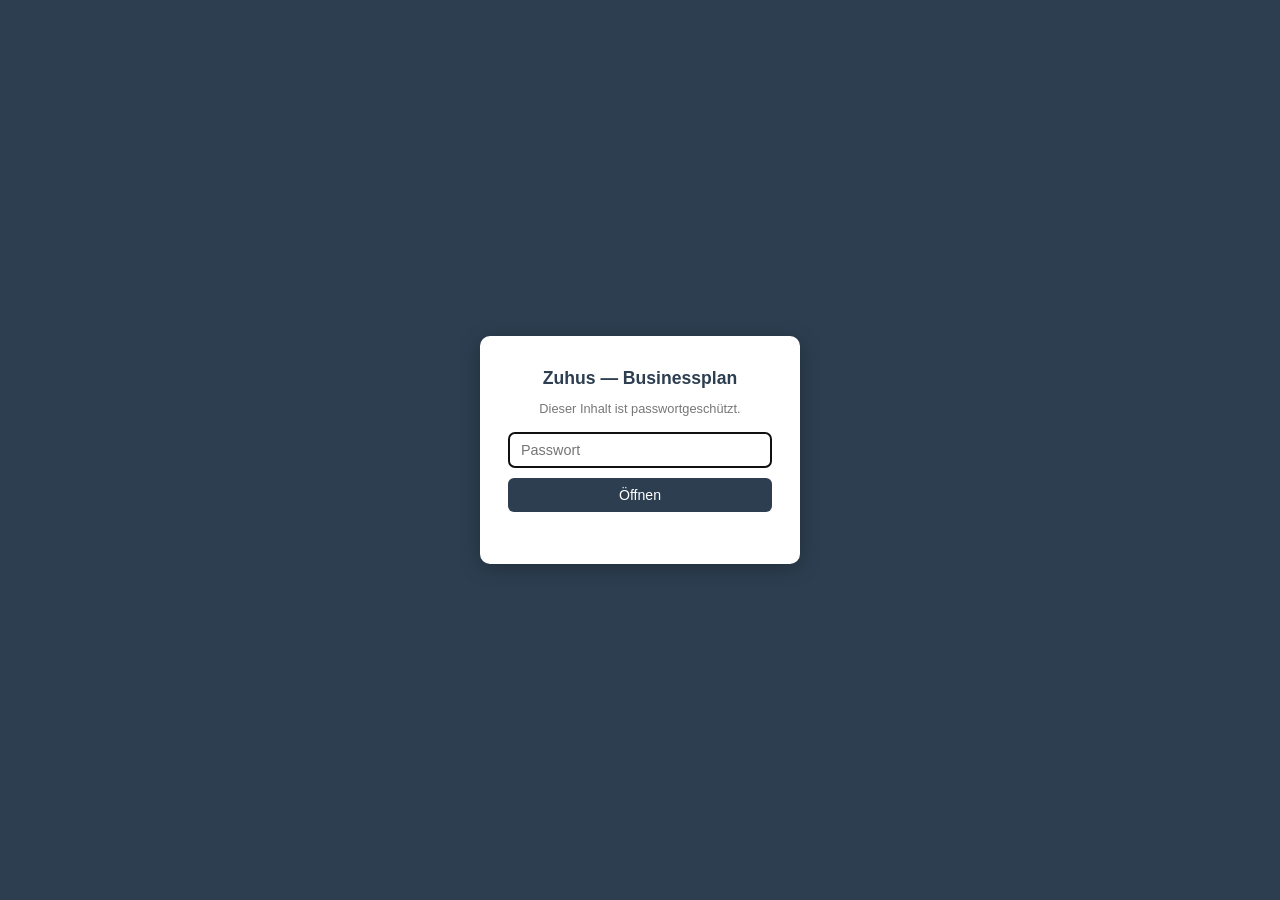
==== docs/index.html @ 9dfada16 "Zuhus Businessplan v1 - GitHub Pages deploy" ====
<!DOCTYPE html>
<html lang="de">
<head>
  <meta charset="UTF-8">
  <meta name="viewport" content="width=device-width, initial-scale=1.0">
  <title>Businessplan — Zuhus</title>
  <style>
    * { box-sizing: border-box; margin: 0; padding: 0; }
    body {
      font-family: -apple-system, BlinkMacSystemFont, "Segoe UI", sans-serif;
      background: #f4f4f2;
      color: #222;
      padding: 40px 24px;
    }
    .container { max-width: 1200px; margin: 0 auto; }

    h1 { font-size: 1.6rem; margin-bottom: 4px; }
    .meta { color: #777; font-size: 0.83rem; margin-bottom: 8px; }
    .tag { display: inline-block; background: #2c3e50; color: white; font-size: 0.72rem; padding: 2px 8px; border-radius: 3px; margin-right: 4px; }

    /* KPI Row */
    .kpis { display: flex; gap: 16px; margin: 28px 0; flex-wrap: wrap; }
    .kpi { background: white; border-radius: 8px; padding: 18px 24px; flex: 1; min-width: 180px; box-shadow: 0 1px 4px rgba(0,0,0,0.08); }
    .kpi .val { font-size: 1.5rem; font-weight: 700; color: #2c3e50; }
    .kpi .lbl { font-size: 0.8rem; color: #888; margin-top: 2px; }

    /* Nav */
    .toc { display: flex; flex-wrap: wrap; gap: 8px; margin: 24px 0 8px; }
    .toc a {
      font-size: 0.78rem; color: #2c3e50; background: white; padding: 6px 12px;
      border-radius: 14px; text-decoration: none; box-shadow: 0 1px 3px rgba(0,0,0,0.08);
    }
    .toc a:hover { background: #2c3e50; color: white; }

    h2 { font-size: 1.1rem; color: #2c3e50; margin: 40px 0 6px; border-bottom: 2px solid #2c3e50; padding-bottom: 6px; }
    .section-sub { font-size: 0.8rem; color: #888; margin-bottom: 16px; }
    h3 { font-size: 0.92rem; color: #2c3e50; margin-bottom: 8px; }

    p.body-text { font-size: 0.87rem; line-height: 1.6; margin-bottom: 10px; }

    /* Cards / grids */
    .grid-2 { display: grid; grid-template-columns: 1fr 1fr; gap: 16px; margin-bottom: 16px; }
    .grid-3 { display: grid; grid-template-columns: repeat(3, 1fr); gap: 16px; margin-bottom: 16px; }
    .card {
      background: white; border-radius: 8px; padding: 18px 20px;
      box-shadow: 0 1px 4px rgba(0,0,0,0.08);
    }
    .card ul { padding-left: 18px; font-size: 0.83rem; line-height: 1.55; }
    .card ol { padding-left: 18px; font-size: 0.83rem; line-height: 1.55; }

    .swot-s { border-left: 4px solid #2e7d32; }
    .swot-w { border-left: 4px solid #c62828; }
    .swot-o { border-left: 4px solid #1565c0; }
    .swot-t { border-left: 4px solid #ef6c00; }
    .swot-s h3 { color: #2e7d32; }
    .swot-w h3 { color: #c62828; }
    .swot-o h3 { color: #1565c0; }
    .swot-t h3 { color: #ef6c00; }

    .quote {
      font-style: italic; color: #555; border-left: 3px solid #2c3e50;
      padding: 4px 12px; margin: 10px 0; font-size: 0.83rem; background: #fafaf8;
    }
    .persona-label { font-size: 0.7rem; text-transform: uppercase; letter-spacing: 0.04em; color: #999; margin-top: 12px; margin-bottom: 2px; font-weight: 600; }
    .persona-text { font-size: 0.83rem; line-height: 1.5; }

    /* Tables */
    .tbl-wrap { overflow-x: auto; margin-bottom: 16px; }
    table { width: 100%; border-collapse: collapse; background: white; border-radius: 8px; overflow: hidden; box-shadow: 0 1px 4px rgba(0,0,0,0.08); font-size: 0.84rem; }
    th { background: #2c3e50; color: white; text-align: left; padding: 10px 12px; font-size: 0.78rem; font-weight: 600; }
    td { padding: 9px 12px; border-bottom: 1px solid #f0f0f0; vertical-align: top; }
    tr:last-child td { border-bottom: none; }
    tr:hover td { background: #fafaf8; }
    td.total-row, tr.total-row td { font-weight: 700; background: #f0f4f7; }

    .pros-cons { display: flex; gap: 20px; flex-wrap: wrap; font-size: 0.83rem; margin-bottom: 16px; }
    .pros-cons .pc { flex: 1; min-width: 260px; background: white; border-radius: 8px; padding: 14px 18px; box-shadow: 0 1px 4px rgba(0,0,0,0.08); }
    .pros-cons .pc.plus { border-left: 4px solid #2e7d32; }
    .pros-cons .pc.minus { border-left: 4px solid #c62828; }

    .callout {
      background: #2c3e50; color: white; border-radius: 8px; padding: 18px 22px;
      font-size: 0.9rem; line-height: 1.6; margin: 16px 0;
    }
    .callout strong { display: block; font-size: 0.72rem; text-transform: uppercase; letter-spacing: 0.05em; color: #a9c2d6; margin-bottom: 6px; }

    /* Value prop */
    .vp-transform { display: flex; gap: 16px; flex-wrap: wrap; margin-bottom: 16px; }
    .vp-transform .vp-box { flex: 1; min-width: 260px; border-radius: 8px; padding: 16px 20px; font-size: 0.83rem; line-height: 1.55; }
    .vp-transform .before { background: #fdecea; border-left: 4px solid #c62828; }
    .vp-transform .after { background: #e8f5e9; border-left: 4px solid #2e7d32; }
    .vp-transform .lbl { font-size: 0.7rem; text-transform: uppercase; letter-spacing: 0.05em; font-weight: 700; margin-bottom: 6px; display: block; }
    .before .lbl { color: #c62828; }
    .after .lbl { color: #2e7d32; }

    .taglines { display: flex; flex-wrap: wrap; gap: 8px; margin-bottom: 16px; }
    .tagline { display: inline-block; background: #eef1f3; color: #444; padding: 6px 14px; border-radius: 14px; font-size: 0.83rem; }
    .tagline.selected { background: #2c3e50; color: white; font-weight: 600; }
    .tagline.selected::before { content: "✓ "; }

    .hero-mock {
      background: white; border-radius: 10px; padding: 40px 30px; text-align: center;
      box-shadow: 0 1px 4px rgba(0,0,0,0.08); margin-bottom: 16px;
    }
    .hero-mock h3 { font-size: 1.5rem; color: #2c3e50; margin-bottom: 10px; }
    .hero-mock p { font-size: 0.95rem; color: #555; max-width: 560px; margin: 0 auto 18px; line-height: 1.5; }
    .hero-mock .cta { display: inline-block; background: #2c3e50; color: white; padding: 9px 22px; border-radius: 20px; font-size: 0.85rem; margin: 0 5px; }
    .hero-mock .cta.secondary { background: transparent; color: #2c3e50; border: 1px solid #2c3e50; }

    /* GTM phases */
    .phase { background: white; border-radius: 8px; padding: 16px 20px; margin-bottom: 12px; box-shadow: 0 1px 4px rgba(0,0,0,0.08); border-left: 4px solid #2c3e50; }
    .phase-title { font-weight: 700; color: #2c3e50; font-size: 0.92rem; }
    .phase-time { font-size: 0.75rem; color: #888; margin-bottom: 8px; }

    @media (max-width: 800px) {
      .grid-2, .grid-3 { grid-template-columns: 1fr; }
      .kpi { min-width: 140px; }
    }

    /* Password gate */
    #gate {
      position: fixed; inset: 0; background: #2c3e50; color: white;
      display: flex; align-items: center; justify-content: center; z-index: 999; padding: 24px;
    }
    #gate .box { background: white; color: #222; border-radius: 10px; padding: 32px 28px; max-width: 320px; width: 100%; text-align: center; box-shadow: 0 4px 20px rgba(0,0,0,0.25); }
    #gate h2 { border: none; margin: 0 0 6px; font-size: 1.1rem; color: #2c3e50; }
    #gate p { font-size: 0.8rem; color: #777; margin-bottom: 16px; }
    #gate input { width: 100%; padding: 9px 12px; border: 1px solid #ddd; border-radius: 6px; font-size: 0.9rem; margin-bottom: 10px; }
    #gate button { width: 100%; padding: 9px 12px; background: #2c3e50; color: white; border: none; border-radius: 6px; font-size: 0.88rem; cursor: pointer; }
    #gate .err { color: #c62828; font-size: 0.78rem; margin-top: 8px; min-height: 1em; }
    #appContent { display: none; }
  </style>
</head>
<body>
<div id="gate">
  <div class="box">
    <h2>Zuhus — Businessplan</h2>
    <p>Dieser Inhalt ist passwortgeschützt.</p>
    <input type="password" id="gatePw" placeholder="Passwort" autofocus>
    <button onclick="checkGatePw()">Öffnen</button>
    <div class="err" id="gateErr"></div>
  </div>
</div>
<div id="appContent">
<div class="container">

  <h1>Businessplan — Zuhus</h1>
  <div class="meta">
    Projekt: GenoDigit &nbsp;·&nbsp; Erarbeitet: AC &nbsp;·&nbsp; Stand: August 2026 &nbsp;·&nbsp; Version 1
    <br><span class="tag">intern</span><span class="tag">GenoDigit</span><span class="tag">Zuhus</span>
  </div>

  <div class="kpis">
    <div class="kpi"><div class="val">Kanton ZH</div><div class="lbl">Zielmarkt (142 Genossenschaften)</div></div>
    <div class="kpi"><div class="val">Validierung / MVP</div><div class="lbl">Strategisches Ziel Jahr 1</div></div>
    <div class="kpi"><div class="val">~12 Mte.</div><div class="lbl">Ziel Break-Even</div></div>
    <div class="kpi"><div class="val">Modular</div><div class="lbl">Pricing pro Wohneinheit</div></div>
  </div>

  <div class="toc">
    <a href="#swot">1. SWOT</a>
    <a href="#competitor">2. Competitor Comparison</a>
    <a href="#persona">3. Customer Persona</a>
    <a href="#valueprop">4. Value Proposition</a>
    <a href="#gtm">5. Go-to-Market Launch</a>
    <a href="#pricing">6. Pricing Options</a>
    <a href="#plan">7. 30-60-90 Day Plan</a>
    <a href="#budget">8. Budget &amp; Break-Even</a>
    <a href="#risks">9. Risks &amp; Mitigations</a>
  </div>

  <!-- ════════════════════════════════ -->
  <!-- 1. SWOT -->
  <!-- ════════════════════════════════ -->
  <h2 id="swot">1. SWOT Analysis</h2>
  <p class="section-sub">AI-Agenten-Plattform für Wohnbaugenossenschaften</p>

  <p class="body-text">
    <strong>Overview:</strong> Ein modularer, zentraler AI-Chat, der für Verwaltung UND Mieter:innen einer Wohnbaugenossenschaft sämtliche Kernprozesse koordiniert (Mängelmeldungen, Reservationen, Mieterkommunikation, administrative Anfragen). Basis-Agent gratis/günstig, Zusatzmodule (Energieverwaltung, Abstimmungen, Buchhaltung) kostenpflichtig zubuchbar.
    <br><strong>Strategisches Ziel:</strong> Technische und marktseitige Validierung der Idee (Proof-of-Concept), noch kein fixes Kundenziel.
  </p>

  <div class="grid-2">
    <div class="card swot-s">
      <h3>Strengths</h3>
      <ol>
        <li>Technische Kompetenz im Aufbau von AI-Agenten-Systemen bereits nachgewiesen (eigene Prototypen)</li>
        <li>Modulares Modell erlaubt Kunden einen niedrigschwelligen Einstieg</li>
        <li>Ein Tool für zwei Nutzergruppen (Verwaltung + Mieter) statt Punktlösungen</li>
        <li>Bereits vorhandene Marktkenntnis (Marktstudie 142 Genossenschaften Kanton Zürich)</li>
        <li>Kein Legacy-Ballast, kann AI-first von Grund auf designen</li>
      </ol>
    </div>
    <div class="card swot-w">
      <h3>Weaknesses</h3>
      <ol>
        <li>Noch kein MVP gebaut</li>
        <li>Keine gesicherte Finanzierung</li>
        <li>Kein Referenzkunde, erschwert Vertrauensaufbau bei konservativen Genossenschaften</li>
        <li>Sensible Mieterdaten + oft träge Entscheidungsstrukturen (Vorstand/Kollektiv)</li>
        <li>Kleines Team, begrenzte Kapazität für Produktentwicklung und Vertrieb parallel</li>
      </ol>
    </div>
    <div class="card swot-o">
      <h3>Opportunities</h3>
      <ol>
        <li>Sehr tiefer Digitalisierungsgrad im Markt (Ø 3/5, nur 1 von 9 analysierten Genossenschaften mit vollwertigem Mieterportal)</li>
        <li>142 Genossenschaften allein im Kanton Zürich, viele mit knappen Verwaltungsressourcen</li>
        <li>Modulares Pricing ermöglicht Recurring Revenue durch spätere Modul-Erweiterung</li>
        <li>Wachsende Nutzerakzeptanz von Chat-Interfaces senkt Erklärungsaufwand</li>
        <li>Nische, die grosse Verwaltungssoftware-Anbieter nicht spezifisch adressieren</li>
      </ol>
    </div>
    <div class="card swot-t">
      <h3>Threats</h3>
      <ol>
        <li>Etablierte Anbieter könnten AI-Chat-Features nachrüsten</li>
        <li>Regulatorische Unsicherheit (nDSG, AI-Einsatz mit Personendaten)</li>
        <li>Langsame Sales-Zyklen durch kollektive Entscheidungsstrukturen</li>
        <li>Reputationsrisiko bei AI-Fehlern gegenüber Mietern</li>
        <li>Abhängigkeit von Drittanbieter-AI-Modellen (Kosten, Verfügbarkeit)</li>
      </ol>
    </div>
  </div>

  <div class="grid-2">
    <div class="card">
      <h3>Top 5 Prioritäten</h3>
      <ol>
        <li>Technischen Proof-of-Concept für Basis-Agent bauen</li>
        <li>Explorative Gespräche mit 2-3 Genossenschaften aus der Marktstudie führen</li>
        <li>Datenschutz-/Governance-Konzept früh skizzieren</li>
        <li>Modulares Preismodell grob definieren</li>
        <li>Positionierung gegenüber bestehenden Portal-Lösungen (z.B. GBMZ) schärfen</li>
      </ol>
    </div>
    <div class="card">
      <h3>30-Tage-Aktionsplan</h3>
      <ul>
        <li><strong>Woche 1:</strong> Produktvision 1-Pager, Kernfunktionen Basis-Agent definieren</li>
        <li><strong>Woche 2:</strong> 2-3 explorative Gespräche mit Genossenschaften vereinbaren</li>
        <li><strong>Woche 3:</strong> Technischer Prototyp für eine Kernfunktion bauen (z.B. Mängelmeldung via Chat)</li>
        <li><strong>Woche 4:</strong> Feedback + Prototyp auswerten, Entscheidung über nächste Schritte</li>
      </ul>
    </div>
  </div>

  <!-- ════════════════════════════════ -->
  <!-- 2. COMPETITOR COMPARISON -->
  <!-- ════════════════════════════════ -->
  <h2 id="competitor">2. Competitor Comparison</h2>
  <p class="section-sub">Kanton Zürich</p>

  <p class="body-text">
    <strong>GBMZ Web-App</strong> (Gemeinnützige Bau- und Mietergenossenschaft Zürich) — einziger Fall mit vollständiger Digitalisierung (★★★★★), Web-App mit 15 Services (Reparaturanfragen, Schlüsselbestellung, Dokumente, mehrsprachig, 24/7).<br>
    <strong>Status Quo / Kein digitales Tool</strong> — repräsentiert die grosse Mehrheit (~131 von 142 analysierten Genossenschaften), ohne Mieterportal oder App, Kommunikation via Telefon/Email/Papier.
  </p>

  <div class="tbl-wrap">
  <table>
    <thead>
      <tr><th>Feature</th><th>GBMZ Web-App</th><th>Status Quo</th><th>Zuhus</th></tr>
    </thead>
    <tbody>
      <tr><td>Mängelmeldung digital</td><td>Ja</td><td>Nein</td><td>Ja</td></tr>
      <tr><td>Reservationssystem</td><td>Ja</td><td>Nein</td><td>Ja</td></tr>
      <tr><td>AI-Chat-Interface</td><td>Nein (Formular-basiert)</td><td>Nein</td><td>Ja</td></tr>
      <tr><td>Ein Tool für Verwaltung + Mieter</td><td>Unklar / vermutlich getrennt</td><td>Nein</td><td>Ja</td></tr>
      <tr><td>Modular erweiterbar</td><td>Nein (Eigenentwicklung)</td><td>—</td><td>Ja</td></tr>
      <tr><td>Mehrsprachig</td><td>Ja</td><td>Nein</td><td>Geplant</td></tr>
      <tr><td>Preis</td><td>Intern entwickelt, kein Produkt</td><td>Keine direkten Kosten</td><td>Modular (Basis + Zusatzmodule)</td></tr>
    </tbody>
  </table>
  </div>

  <div class="pros-cons">
    <div class="pc plus">
      <strong>GBMZ Web-App</strong>
      <p class="body-text" style="margin-top:6px;">+ bewährt im Einsatz, höchster Digitalisierungsgrad<br>− kein AI-Chat, keine Modularität, nicht als Produkt für andere verfügbar, vermutlich kein einheitliches Interface für beide Nutzergruppen</p>
    </div>
    <div class="pc minus">
      <strong>Status Quo</strong>
      <p class="body-text" style="margin-top:6px;">+ keine Kosten/Abhängigkeit<br>− hoher manueller Aufwand, keine Skalierbarkeit, frustrierende Mieter-Experience</p>
    </div>
  </div>

  <div class="card" style="margin-bottom:16px;">
    <h3>Ehrliche Einschätzung — wo sind wir besser/schlechter</h3>
    <p class="body-text"><strong>Besser:</strong> AI-Chat statt Formular-Portal, modular für viele Genossenschaften nutzbar, ein Tool für beide Nutzergruppen.<br>
    <strong>Schlechter:</strong> kein bewährter Track Record, keine Referenz, AI-Antworten initial evtl. weniger zuverlässig als etabliertes Portal.</p>
  </div>

  <div class="card">
    <h3>3 Moves, um in 90 Tagen zu gewinnen</h3>
    <ol>
      <li>Direkten Austausch mit GBMZ suchen, um von deren Erfahrung zu lernen und Differenzierung zu schärfen</li>
      <li>Pilotangebot für 2-3 Genossenschaften ohne jegliches digitales Tool (grösste Opportunity-Gruppe)</li>
      <li>"Ein Chat für alles" als klares Differenzierungsargument kommunizieren, Fokus auf Mieter-Erlebnis</li>
    </ol>
  </div>

  <!-- ════════════════════════════════ -->
  <!-- 3. CUSTOMER PERSONA -->
  <!-- ════════════════════════════════ -->
  <h2 id="persona">3. Customer Persona</h2>
  <p class="section-sub">Who We Serve</p>

  <div class="grid-3">
    <div class="card">
      <h3>Die professionelle Geschäftsführung</h3>
      <div class="quote">"Ich habe keine Zeit, jede Mängelmeldung einzeln per Telefon zu bearbeiten, aber ich kann mir auch keinen Systemwechsel leisten, der drei Monate Einführungszeit braucht."</div>
      <div class="persona-label">Pains</div><div class="persona-text">Zeitdruck, viele manuelle Anfragen, Personalengpässe, Reporting-Aufwand gegenüber Vorstand</div>
      <div class="persona-label">Goals</div><div class="persona-text">Effizienzsteigerung, weniger Routineanfragen, professionelles Auftreten gegenüber Mietern</div>
      <div class="persona-label">Buying Trigger</div><div class="persona-text">Personalengpass, Beschwerden über lange Reaktionszeiten, Digitalisierungsdruck vom Vorstand</div>
      <div class="persona-label">Kanäle</div><div class="persona-text">LinkedIn, Wohnbaugenossenschaften Schweiz (Verband), Branchenevents, Empfehlungen</div>
      <div class="persona-label">Messaging</div><div class="persona-text">"Ein Chat, der Routineanfragen automatisch löst, mehr Zeit für das, was wirklich Ihre Aufmerksamkeit braucht."</div>
    </div>
    <div class="card">
      <h3>Der ehrenamtliche Vorstand</h3>
      <p class="section-sub" style="margin-bottom:8px;">Kleine / kollektive Genossenschaft</p>
      <div class="quote">"Wir sind alle ehrenamtlich hier, niemand hat Kapazität für ein IT-Projekt, aber die Mängelmeldungen häufen sich trotzdem."</div>
      <div class="persona-label">Pains</div><div class="persona-text">Keine Zeit/IT-Kenntnisse, sehr limitiertes Budget, Entscheidungen brauchen Kollektiv-Konsens</div>
      <div class="persona-label">Goals</div><div class="persona-text">Ehrenamtliche Belastung reduzieren, einfache Lösung ohne Implementierungsaufwand</div>
      <div class="persona-label">Buying Trigger</div><div class="persona-text">Konkreter Schmerzpunkt-Vorfall, Empfehlung einer anderen Genossenschaft</div>
      <div class="persona-label">Kanäle</div><div class="persona-text">Verband, Mundpropaganda, lokale Netzwerktreffen</div>
      <div class="persona-label">Messaging</div><div class="persona-text">"Kein IT-Projekt, kein Risiko: Testen Sie den Basis-Chat kostenlos, ohne Verpflichtung."</div>
    </div>
    <div class="card">
      <h3>Die Mieterin / der Mieter</h3>
      <p class="section-sub" style="margin-bottom:8px;">Endnutzer:in</p>
      <div class="quote">"Ich will einfach nur schnell melden, dass die Heizung nicht geht, nicht ewig in der Warteschlange hängen oder ein Formular ausfüllen."</div>
      <div class="persona-label">Pains</div><div class="persona-text">Lange Wartezeiten, unklare Zuständigkeiten, keine Transparenz über Status</div>
      <div class="persona-label">Goals</div><div class="persona-text">Schnelle, unkomplizierte Lösung von Alltagsanliegen</div>
      <div class="persona-label">Nutzungstreiber</div><div class="persona-text">Frustration mit bisherigem Prozess; positive Erfahrung führt zu Fürsprache bei der Verwaltung</div>
      <div class="persona-label">Kanäle</div><div class="persona-text">Direkt im Chat, Mitteilungen der Verwaltung, Mieterversammlungen</div>
      <div class="persona-label">Messaging</div><div class="persona-text">"Melde dein Anliegen in 30 Sekunden, direkt im Chat, keine Formulare."</div>
    </div>
  </div>

  <!-- ════════════════════════════════ -->
  <!-- 4. VALUE PROPOSITION -->
  <!-- ════════════════════════════════ -->
  <h2 id="valueprop">4. Value Proposition — Zuhus</h2>

  <div class="grid-2">
    <div class="card">
      <h3>Kernproblem</h3>
      <p class="body-text">Verwaltung und Mieter:innen von Wohnbaugenossenschaften verlieren täglich Zeit mit fragmentierter, manueller Kommunikation über Mängel, Reservationen und Anfragen.</p>
    </div>
    <div class="card">
      <h3>Versprechen</h3>
      <p class="body-text">Zuhus bündelt alle Kernprozesse einer Genossenschaft in einem einzigen, modularen AI-Chat für Verwaltung und Mieter:innen.</p>
    </div>
  </div>

  <div class="grid-3">
    <div class="card"><h3>1. Ein Chat statt fünf Tools</h3><p class="body-text">Mängelmeldung, Reservation und Kommunikation laufen über eine einzige Oberfläche.</p></div>
    <div class="card"><h3>2. Modular wachsend</h3><p class="body-text">Von Basis-Agent bis Energieverwaltung, nur zahlen was tatsächlich gebraucht wird.</p></div>
    <div class="card"><h3>3. Für beide Seiten gebaut</h3><p class="body-text">Verwaltung und Mieter:innen nutzen dieselbe Plattform, mit passenden Rechten.</p></div>
  </div>

  <div class="vp-transform">
    <div class="vp-box before">
      <span class="lbl">Vorher</span>
      Eine Mieterin ruft wegen einer defekten Heizung an, erreicht niemanden, schreibt eine Email, wartet 3 Tage auf Antwort, die Verwaltung sucht in Papierakten nach der zuständigen Person.
    </div>
    <div class="vp-box after">
      <span class="lbl">Nachher</span>
      Die Mieterin öffnet den Zuhus-Chat, meldet den Defekt in 30 Sekunden mit Foto, der Agent leitet die Meldung automatisch an den zuständigen Hauswart weiter und informiert die Mieterin über den Status, ohne dass die Verwaltung manuell eingreifen muss.
    </div>
  </div>

  <h3>Tagline (final gewählt: "Wohnen, einfach organisiert.")</h3>
  <div class="taglines">
    <span class="tagline">Ein Chat. Alle Anliegen.</span>
    <span class="tagline">Zuhus, deine Genossenschaft, digital vernetzt.</span>
    <span class="tagline selected">Wohnen, einfach organisiert.</span>
    <span class="tagline">Der Chat, der für dich mitdenkt.</span>
    <span class="tagline">Alles im Griff, ohne Formulare.</span>
  </div>

  <div class="hero-mock">
    <h3>Wohnen, einfach organisiert.</h3>
    <p>Zuhus bündelt Mängelmeldungen, Reservationen und Mieterkommunikation in einem AI-Chat, für Verwaltung und Mieter:innen, modular erweiterbar.</p>
    <span class="cta">Jetzt kostenlos testen</span>
    <span class="cta secondary">Demo vereinbaren</span>
  </div>

  <!-- ════════════════════════════════ -->
  <!-- 5. GO-TO-MARKET -->
  <!-- ════════════════════════════════ -->
  <h2 id="gtm">5. Go-to-Market Launch</h2>
  <p class="section-sub">Zielgruppe: Geschäftsführungen und Verwaltungen von Wohnbaugenossenschaften im Kanton Zürich, Direktansprache, kalter Start, Zeithorizont 12 Monate.</p>

  <div class="phase">
    <div class="phase-title">Phase 1 — Vorbereitung</div>
    <div class="phase-time">Monat 1-2</div>
    <ul>
      <li>Finalisierung MVP (Basis-Chat-Agent: Mängelmeldung, Reservationen, Mieterkommunikation, einfache Anfragen)</li>
      <li>Aufbau einer kurzen, überzeugenden Story basierend auf der Marktstudie: 131 von 142 Genossenschaften im Kanton Zürich haben kein digitales Tool</li>
      <li>Erstellung von Verkaufsunterlagen (One-Pager, Demo-Video, Pilot-Angebot)</li>
      <li>Priorisierte Liste der 142 Genossenschaften nach Grösse und vermutlicher Digitalisierungsbereitschaft</li>
    </ul>
  </div>
  <div class="phase">
    <div class="phase-title">Phase 2 — Pilotakquise</div>
    <div class="phase-time">Monat 3-5</div>
    <ul>
      <li>Direktansprache der Top 20-30 Genossenschaften (nach Grösse/Reife priorisiert) per Email und LinkedIn an Geschäftsführung/Verwaltung</li>
      <li>Ziel: 3-5 Erstgespräche pro Monat</li>
      <li>Angebot eines kostenlosen oder stark vergünstigten Pilotzeitraums (z.B. 3 Monate) für 1-2 Genossenschaften als Referenzkunden</li>
      <li>Nutzung der Marktstudie als Türöffner ("Wir kennen den Digitalisierungsstand aller 142 Genossenschaften im Kanton, Sie gehören zu den X, die noch kein Tool haben")</li>
    </ul>
  </div>
  <div class="phase">
    <div class="phase-title">Phase 3 — Pilotbetrieb &amp; Validierung</div>
    <div class="phase-time">Monat 6-9</div>
    <ul>
      <li>Onboarding und Betrieb bei 1-2 Pilotgenossenschaften</li>
      <li>Enges Feedback von Verwaltung UND Mieterinnen/Mietern einholen</li>
      <li>Erste konkrete Kennzahlen sammeln (Zeitersparnis, Anzahl bearbeiteter Anfragen, Zufriedenheit)</li>
      <li>Referenzcase und Testimonial aufbauen</li>
    </ul>
  </div>
  <div class="phase">
    <div class="phase-title">Phase 4 — Skalierung im Kanton</div>
    <div class="phase-time">Monat 10-12</div>
    <ul>
      <li>Ansprache weiterer 15-20 Genossenschaften mit dem validierten Pilotcase als Beweis</li>
      <li>Erste zahlende Kunden ausserhalb des Pilots gewinnen</li>
      <li>Modul-Upsell testen (z.B. Energieverwaltung oder Abstimmungen als Zusatzmodul bei bestehenden Kunden)</li>
    </ul>
  </div>

  <div class="callout">
    <strong>Kernbotschaft für die Erstansprache</strong>
    "Wohnen, einfach organisiert. Zuhus ist der eine Chat, der Mängelmeldungen, Reservationen und Mieterkommunikation für Ihre Genossenschaft übernimmt, ohne dass Sie fünf verschiedene Tools brauchen."
  </div>

  <!-- ════════════════════════════════ -->
  <!-- 6. PRICING -->
  <!-- ════════════════════════════════ -->
  <h2 id="pricing">6. Pricing Options</h2>
  <p class="section-sub">Modell: Pro Wohneinheit, modular, mit kostenloser Testphase.</p>

  <div class="tbl-wrap">
  <table>
    <thead><tr><th>Modul</th><th>Preis</th></tr></thead>
    <tbody>
      <tr><td class="name-cell"><strong>Basis-Chat-Agent</strong></td><td>CHF 2.50 – 4.00 / Wohneinheit / Monat (Mindestpauschale CHF 150/Monat für sehr kleine Genossenschaften)</td></tr>
      <tr><td>Energieverwaltung</td><td>+ CHF 1.00 – 1.50 / Wohneinheit / Monat</td></tr>
      <tr><td>Abstimmungen &amp; Mitbestimmung</td><td>+ CHF 0.50 – 1.00 / Wohneinheit / Monat</td></tr>
      <tr><td>Komplexe Buchhaltungsanfragen</td><td>+ CHF 1.00 – 2.00 / Wohneinheit / Monat</td></tr>
    </tbody>
  </table>
  </div>

  <p class="body-text">
    <strong>Zum Vergleich:</strong> Bei einer durchschnittlichen Genossenschaft aus der Marktstudie (~141 Wohneinheiten) ergäbe das ca. CHF 350-560/Monat für den Basis-Chat-Agent, ein realistischer Bereich für B2B-SaaS im Schweizer Proptech-Markt (Benchmark: vergleichbare Verwaltungs-/Portal-Tools liegen meist zwischen CHF 1.50 und 5.00 pro Einheit/Monat).
  </p>

  <div class="grid-2">
    <div class="card">
      <h3>Testphase</h3>
      <p class="body-text">30 Tage kostenlos für jede neue Genossenschaft, unverbindlich, keine Kreditkarte nötig. Nach Ablauf automatische Umstellung auf Basis-Chat-Agent (kein automatisches Kündigungsrisiko durch versteckte Zahlungspflicht).</p>
    </div>
    <div class="card">
      <h3>Pilotgenossenschaften</h3>
      <p class="body-text">Die 1-2 Pilotkunden aus dem Go-to-Market erhalten einen verlängerten, stark vergünstigten oder kostenlosen Zeitraum (z.B. 3 Monate) als Gegenleistung für Feedback und Referenzstatus, unabhängig von der Standard-Testphase.</p>
    </div>
  </div>

  <!-- ════════════════════════════════ -->
  <!-- 7. 30-60-90 -->
  <!-- ════════════════════════════════ -->
  <h2 id="plan">7. 30-60-90 Day Plan</h2>
  <p class="section-sub">Basierend auf vorhandenem Prototyp, AC + interne technische Kapazität</p>

  <div class="grid-3">
    <div class="card">
      <h3>Tag 1-30 — Fundament schärfen</h3>
      <ul>
        <li>Prototyp anhand der Marktstudien-Erkenntnisse verfeinern, Fokus auf die 3 Kernfunktionen des Basis-Chat-Agents</li>
        <li>Verkaufsunterlagen erstellen: One-Pager, Demo-Skript, Pilot-Angebot mit den definierten Preisen</li>
        <li>Zielliste der Top 20-30 Genossenschaften im Kanton Zürich erstellen</li>
        <li>Testphase-Logik und Onboarding-Flow technisch vorbereiten</li>
      </ul>
    </div>
    <div class="card">
      <h3>Tag 31-60 — Markt testen</h3>
      <ul>
        <li>Direktansprache der priorisierten Genossenschaften starten</li>
        <li>Ziel: mindestens 8-10 Erstgespräche/Demos durchführen</li>
        <li>Pitch und Demo anhand des Feedbacks aus den ersten Gesprächen iterieren</li>
        <li>Pilot-Konditionen mit 2-3 interessierten Genossenschaften konkret verhandeln</li>
      </ul>
    </div>
    <div class="card">
      <h3>Tag 61-90 — Ersten Piloten sichern</h3>
      <ul>
        <li>Verbindliche Zusage von mindestens 1 Pilotgenossenschaft erreichen</li>
        <li>Onboarding der ersten Pilotgenossenschaft vorbereiten und starten</li>
        <li>Feedback aus Verkaufsgesprächen auswerten, Produkt und Pitch schärfen</li>
        <li>Grundlage für Phase 3 (Pilotbetrieb &amp; Validierung) schaffen</li>
      </ul>
    </div>
  </div>

  <!-- ════════════════════════════════ -->
  <!-- 8. BUDGET -->
  <!-- ════════════════════════════════ -->
  <h2 id="budget">8. Budget &amp; Break-Even</h2>
  <p class="section-sub">Bootstrapping, keine feste externe Investition, technische Kapazität als interne Ressource</p>

  <div class="tbl-wrap">
  <table>
    <thead><tr><th>Kategorie</th><th>CHF/Jahr</th></tr></thead>
    <tbody>
      <tr><td>Infrastruktur &amp; AI-API-Kosten (Hosting, LLM-Nutzung)</td><td>3'000 – 6'000</td></tr>
      <tr><td>Sales &amp; Marketing (Outreach-Tools, Reisen, Unterlagen)</td><td>5'000 – 8'000</td></tr>
      <tr><td>Rechtliches &amp; Administratives (AGB, Datenschutz/AI-Compliance)</td><td>3'000 – 5'000</td></tr>
      <tr><td>Tools &amp; Software (CRM, Design, Projektmanagement)</td><td>1'500 – 2'500</td></tr>
      <tr><td>Puffer / Unvorhergesehenes</td><td>2'000 – 3'000</td></tr>
      <tr class="total-row"><td>Total</td><td>~15'000 – 25'000</td></tr>
    </tbody>
  </table>
  </div>

  <div class="callout">
    <strong>Break-Even-Rechnung</strong>
    Durchschnittliche Genossenschaftsgrösse (Marktstudie): ~141 Wohneinheiten. Durchschnittlicher Umsatz pro Kunde (Basis-Chat-Agent, CHF 2.50-4.00/Einheit): ~CHF 350-560/Monat, im Mittel ~CHF 450/Monat = ~CHF 5'400/Jahr.
    Um das mittlere Jahresbudget von ca. CHF 20'000 zu decken, braucht es rund 4 zahlende Genossenschaften durchschnittlicher Grösse (ohne Zusatzmodule).
    Realismus-Check: Der Fahrplan sieht 1-2 Pilotkunden bis Monat 9 und Skalierung bis Monat 12 vor. Break-Even ist damit realistischerweise gegen Ende Jahr 1 erreichbar, nicht früher, da die ersten Piloten vergünstigt/kostenlos laufen.
  </div>

  <!-- ════════════════════════════════ -->
  <!-- 9. RISKS -->
  <!-- ════════════════════════════════ -->
  <h2 id="risks">9. Risks &amp; Mitigations</h2>

  <div class="tbl-wrap">
  <table>
    <thead><tr><th>Risiko</th><th>Auswirkung</th><th>Mitigation</th></tr></thead>
    <tbody>
      <tr>
        <td><strong>Adoption in konservativer Branche</strong> — Genossenschaften mit ehrenamtlichem Vorstand und traditioneller Verwaltung sind oft zurückhaltend gegenüber neuen, v.a. AI-basierten Tools</td>
        <td>Langsamere Verkaufszyklen, geringere initiale Konversionsrate</td>
        <td>Pilotprogramm mit vergünstigten/kostenlosen Referenzkunden, greifbare Vorher/Nachher-Beispiele statt abstrakter "AI"-Sprache, Fokus auf konkrete Zeitersparnis</td>
      </tr>
      <tr>
        <td><strong>Technische Zuverlässigkeit der AI-Agenten</strong> — fehlerhafte oder falsch weitergeleitete Meldungen (z.B. bei Mängeln) untergraben Vertrauen</td>
        <td>Reputationsschaden bereits bei den ersten Pilotkunden, schwer wieder aufzuholen</td>
        <td>Menschliche Eskalationsstufe für unklare/kritische Fälle, enges Monitoring während Pilotphase, schrittweise Erweiterung der Autonomie der Agenten</td>
      </tr>
      <tr>
        <td><strong>Datenschutz &amp; AI-Regulierung (CH/EU)</strong> — Verarbeitung sensibler Mieterdaten durch AI-Agenten</td>
        <td>Rechtliche Risiken, Vertrauensverlust bei Verwaltung und Mieterschaft</td>
        <td>Datenschutzkonformes Setup von Anfang an, transparente Kommunikation was die Agenten dürfen/nicht dürfen, klare AGB/Datenschutzerklärung vor dem ersten Pilotkunden</td>
      </tr>
      <tr>
        <td><strong>Wettbewerb holt auf</strong> — GBMZ oder ein grösserer Proptech-Anbieter baut eine ähnliche AI-Lösung</td>
        <td>Verlust des First-Mover-Vorteils im Kanton Zürich</td>
        <td>Schnelle Pilotphase zur Referenzbildung, Fokus auf die Doppelnutzung (Verwaltung UND Mieter in einem Tool) als schwer kopierbares Alleinstellungsmerkmal</td>
      </tr>
      <tr>
        <td><strong>Kapazitäts-/Ressourcenrisiko</strong> — kleines Team, bootstrapped Budget, kein Puffer für grössere Rückschläge</td>
        <td>Verzögerungen im 30-60-90-Plan oder Go-to-Market gefährden den Break-Even innerhalb von 12 Monaten</td>
        <td>Realistische Priorisierung (Basis-Chat-Agent vor Zusatzmodulen), Puffer im Budget eingeplant, Bereitschaft den Zeithorizont bei Bedarf anzupassen statt Qualität zu opfern</td>
      </tr>
      <tr>
        <td><strong>Langer Entscheidungsweg bei Genossenschaften</strong> — sowohl Geschäftsführung als auch ehrenamtlicher Vorstand müssen oft zustimmen</td>
        <td>Verkaufszyklen dauern länger als bei klassischen B2B-SaaS-Kunden</td>
        <td>Vorstand frühzeitig in Demos einbeziehen, einfache, nicht-technische Entscheidungsvorlage bereitstellen, Referenzcase als Vertrauensanker nutzen</td>
      </tr>
    </tbody>
  </table>
  </div>

  <p class="detail-note" style="font-size:0.78rem;color:#888;margin-top:20px;">
    Grundlage: Marktstudie Wohnbaugenossenschaften Kanton Zürich (April 2026, /Users/ac/Library/CloudStorage/GoogleDrive-calendartogether25@gmail.com/Meine Ablage/Projekte/GenoDigit/20260416_marktstudie-genossenschaften-v1_ac.html) &nbsp;·&nbsp; Erarbeitet: August 2026
  </p>

</div><!-- /container -->
</div><!-- /appContent -->

<script>
  const GATE_PW = "zuhus2026";
  function unlock() {
    document.getElementById('gate').style.display = 'none';
    document.getElementById('appContent').style.display = 'block';
  }
  function checkGatePw() {
    const val = document.getElementById('gatePw').value;
    if (val === GATE_PW) {
      sessionStorage.setItem('zuhus-gate-ok', '1');
      unlock();
    } else {
      document.getElementById('gateErr').textContent = 'Falsches Passwort.';
    }
  }
  document.getElementById('gatePw').addEventListener('keydown', function(e) {
    if (e.key === 'Enter') checkGatePw();
  });
  if (sessionStorage.getItem('zuhus-gate-ok') === '1') unlock();
</script>
</body>
</html>
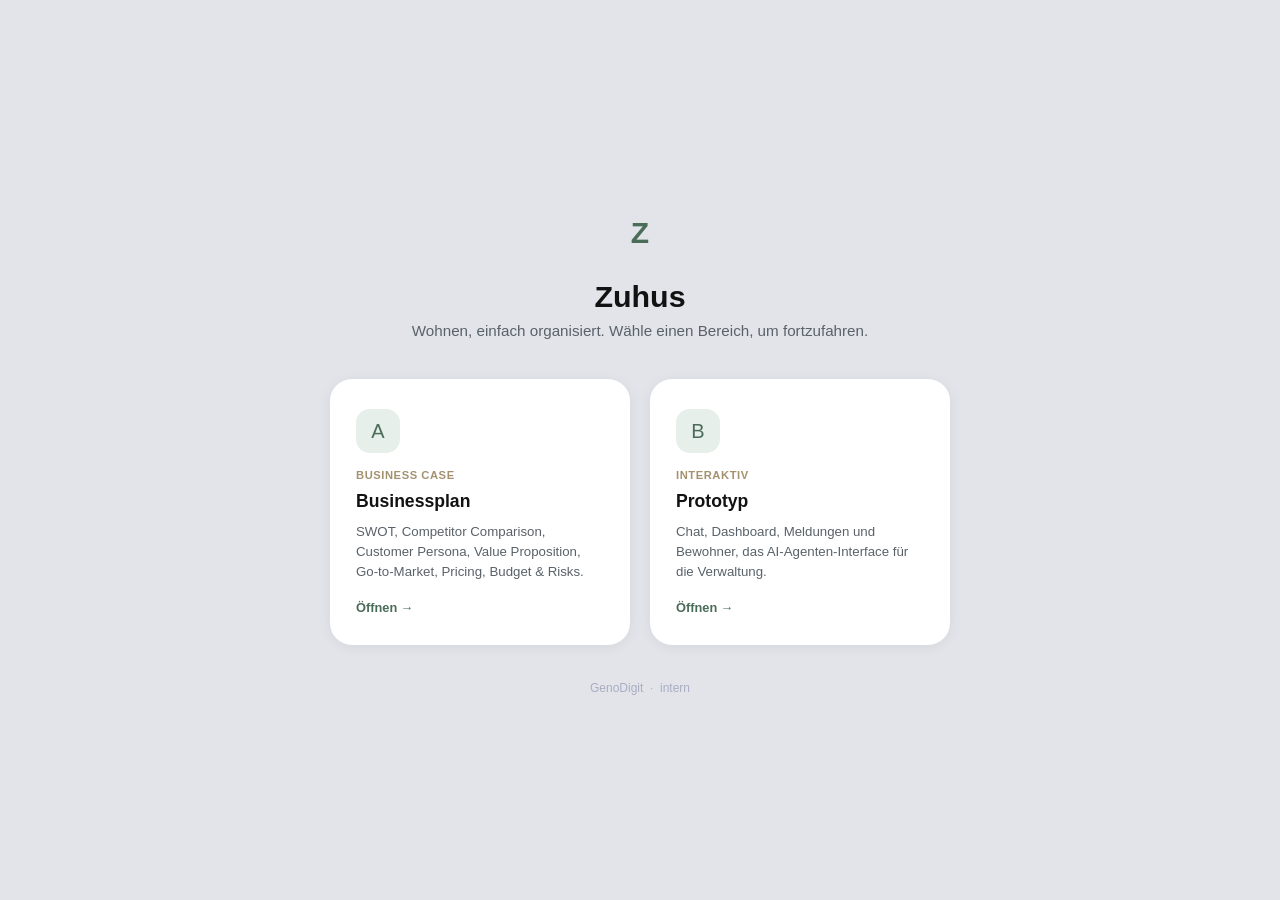
==== commit 639500ba: "Add landing page with Businessplan/Prototyp links, deploy prototype build" ====
--- a/docs/index.html
+++ b/docs/index.html
@@ -3,605 +3,65 @@
 <head>
   <meta charset="UTF-8">
   <meta name="viewport" content="width=device-width, initial-scale=1.0">
-  <title>Businessplan — Zuhus</title>
+  <title>Zuhus</title>
+  <meta name="robots" content="noindex, nofollow">
   <style>
     * { box-sizing: border-box; margin: 0; padding: 0; }
+    html, body { height: 100%; }
     body {
       font-family: -apple-system, BlinkMacSystemFont, "Segoe UI", sans-serif;
-      background: #f4f4f2;
-      color: #222;
-      padding: 40px 24px;
+      background: #e3e4ea;
+      color: #121212;
+      display: flex; align-items: center; justify-content: center;
+      padding: 24px;
     }
-    .container { max-width: 1200px; margin: 0 auto; }
-
-    h1 { font-size: 1.6rem; margin-bottom: 4px; }
-    .meta { color: #777; font-size: 0.83rem; margin-bottom: 8px; }
-    .tag { display: inline-block; background: #2c3e50; color: white; font-size: 0.72rem; padding: 2px 8px; border-radius: 3px; margin-right: 4px; }
-
-    /* KPI Row */
-    .kpis { display: flex; gap: 16px; margin: 28px 0; flex-wrap: wrap; }
-    .kpi { background: white; border-radius: 8px; padding: 18px 24px; flex: 1; min-width: 180px; box-shadow: 0 1px 4px rgba(0,0,0,0.08); }
-    .kpi .val { font-size: 1.5rem; font-weight: 700; color: #2c3e50; }
-    .kpi .lbl { font-size: 0.8rem; color: #888; margin-top: 2px; }
-
-    /* Nav */
-    .toc { display: flex; flex-wrap: wrap; gap: 8px; margin: 24px 0 8px; }
-    .toc a {
-      font-size: 0.78rem; color: #2c3e50; background: white; padding: 6px 12px;
-      border-radius: 14px; text-decoration: none; box-shadow: 0 1px 3px rgba(0,0,0,0.08);
+    .wrap { max-width: 720px; width: 100%; text-align: center; }
+    .logo { width: 56px; height: 56px; display: flex; align-items: center; justify-content: center; margin: 0 auto 18px; color: #4c6c5a; font-weight: 700; font-size: 30px; }
+    h1 { font-size: 1.9rem; margin-bottom: 8px; }
+    .sub { font-size: 0.95rem; color: #596269; margin-bottom: 40px; }
+    .cards { display: flex; gap: 20px; flex-wrap: wrap; justify-content: center; }
+    .card {
+      flex: 1; min-width: 240px; max-width: 300px;
+      background: white; border-radius: 22px; padding: 30px 26px;
+      text-decoration: none; color: inherit;
+      box-shadow: 0 2px 14px rgba(0,0,0,0.06);
+      transition: transform 0.15s, box-shadow 0.15s;
+      display: flex; flex-direction: column; align-items: flex-start; gap: 10px;
     }
-    .toc a:hover { background: #2c3e50; color: white; }
-
-    h2 { font-size: 1.1rem; color: #2c3e50; margin: 40px 0 6px; border-bottom: 2px solid #2c3e50; padding-bottom: 6px; }
-    .section-sub { font-size: 0.8rem; color: #888; margin-bottom: 16px; }
-    h3 { font-size: 0.92rem; color: #2c3e50; margin-bottom: 8px; }
-
-    p.body-text { font-size: 0.87rem; line-height: 1.6; margin-bottom: 10px; }
-
-    /* Cards / grids */
-    .grid-2 { display: grid; grid-template-columns: 1fr 1fr; gap: 16px; margin-bottom: 16px; }
-    .grid-3 { display: grid; grid-template-columns: repeat(3, 1fr); gap: 16px; margin-bottom: 16px; }
-    .card {
-      background: white; border-radius: 8px; padding: 18px 20px;
-      box-shadow: 0 1px 4px rgba(0,0,0,0.08);
-    }
-    .card ul { padding-left: 18px; font-size: 0.83rem; line-height: 1.55; }
-    .card ol { padding-left: 18px; font-size: 0.83rem; line-height: 1.55; }
-
-    .swot-s { border-left: 4px solid #2e7d32; }
-    .swot-w { border-left: 4px solid #c62828; }
-    .swot-o { border-left: 4px solid #1565c0; }
-    .swot-t { border-left: 4px solid #ef6c00; }
-    .swot-s h3 { color: #2e7d32; }
-    .swot-w h3 { color: #c62828; }
-    .swot-o h3 { color: #1565c0; }
-    .swot-t h3 { color: #ef6c00; }
-
-    .quote {
-      font-style: italic; color: #555; border-left: 3px solid #2c3e50;
-      padding: 4px 12px; margin: 10px 0; font-size: 0.83rem; background: #fafaf8;
-    }
-    .persona-label { font-size: 0.7rem; text-transform: uppercase; letter-spacing: 0.04em; color: #999; margin-top: 12px; margin-bottom: 2px; font-weight: 600; }
-    .persona-text { font-size: 0.83rem; line-height: 1.5; }
-
-    /* Tables */
-    .tbl-wrap { overflow-x: auto; margin-bottom: 16px; }
-    table { width: 100%; border-collapse: collapse; background: white; border-radius: 8px; overflow: hidden; box-shadow: 0 1px 4px rgba(0,0,0,0.08); font-size: 0.84rem; }
-    th { background: #2c3e50; color: white; text-align: left; padding: 10px 12px; font-size: 0.78rem; font-weight: 600; }
-    td { padding: 9px 12px; border-bottom: 1px solid #f0f0f0; vertical-align: top; }
-    tr:last-child td { border-bottom: none; }
-    tr:hover td { background: #fafaf8; }
-    td.total-row, tr.total-row td { font-weight: 700; background: #f0f4f7; }
-
-    .pros-cons { display: flex; gap: 20px; flex-wrap: wrap; font-size: 0.83rem; margin-bottom: 16px; }
-    .pros-cons .pc { flex: 1; min-width: 260px; background: white; border-radius: 8px; padding: 14px 18px; box-shadow: 0 1px 4px rgba(0,0,0,0.08); }
-    .pros-cons .pc.plus { border-left: 4px solid #2e7d32; }
-    .pros-cons .pc.minus { border-left: 4px solid #c62828; }
-
-    .callout {
-      background: #2c3e50; color: white; border-radius: 8px; padding: 18px 22px;
-      font-size: 0.9rem; line-height: 1.6; margin: 16px 0;
-    }
-    .callout strong { display: block; font-size: 0.72rem; text-transform: uppercase; letter-spacing: 0.05em; color: #a9c2d6; margin-bottom: 6px; }
-
-    /* Value prop */
-    .vp-transform { display: flex; gap: 16px; flex-wrap: wrap; margin-bottom: 16px; }
-    .vp-transform .vp-box { flex: 1; min-width: 260px; border-radius: 8px; padding: 16px 20px; font-size: 0.83rem; line-height: 1.55; }
-    .vp-transform .before { background: #fdecea; border-left: 4px solid #c62828; }
-    .vp-transform .after { background: #e8f5e9; border-left: 4px solid #2e7d32; }
-    .vp-transform .lbl { font-size: 0.7rem; text-transform: uppercase; letter-spacing: 0.05em; font-weight: 700; margin-bottom: 6px; display: block; }
-    .before .lbl { color: #c62828; }
-    .after .lbl { color: #2e7d32; }
-
-    .taglines { display: flex; flex-wrap: wrap; gap: 8px; margin-bottom: 16px; }
-    .tagline { display: inline-block; background: #eef1f3; color: #444; padding: 6px 14px; border-radius: 14px; font-size: 0.83rem; }
-    .tagline.selected { background: #2c3e50; color: white; font-weight: 600; }
-    .tagline.selected::before { content: "✓ "; }
-
-    .hero-mock {
-      background: white; border-radius: 10px; padding: 40px 30px; text-align: center;
-      box-shadow: 0 1px 4px rgba(0,0,0,0.08); margin-bottom: 16px;
-    }
-    .hero-mock h3 { font-size: 1.5rem; color: #2c3e50; margin-bottom: 10px; }
-    .hero-mock p { font-size: 0.95rem; color: #555; max-width: 560px; margin: 0 auto 18px; line-height: 1.5; }
-    .hero-mock .cta { display: inline-block; background: #2c3e50; color: white; padding: 9px 22px; border-radius: 20px; font-size: 0.85rem; margin: 0 5px; }
-    .hero-mock .cta.secondary { background: transparent; color: #2c3e50; border: 1px solid #2c3e50; }
-
-    /* GTM phases */
-    .phase { background: white; border-radius: 8px; padding: 16px 20px; margin-bottom: 12px; box-shadow: 0 1px 4px rgba(0,0,0,0.08); border-left: 4px solid #2c3e50; }
-    .phase-title { font-weight: 700; color: #2c3e50; font-size: 0.92rem; }
-    .phase-time { font-size: 0.75rem; color: #888; margin-bottom: 8px; }
-
-    @media (max-width: 800px) {
-      .grid-2, .grid-3 { grid-template-columns: 1fr; }
-      .kpi { min-width: 140px; }
-    }
-
-    /* Password gate */
-    #gate {
-      position: fixed; inset: 0; background: #2c3e50; color: white;
-      display: flex; align-items: center; justify-content: center; z-index: 999; padding: 24px;
-    }
-    #gate .box { background: white; color: #222; border-radius: 10px; padding: 32px 28px; max-width: 320px; width: 100%; text-align: center; box-shadow: 0 4px 20px rgba(0,0,0,0.25); }
-    #gate h2 { border: none; margin: 0 0 6px; font-size: 1.1rem; color: #2c3e50; }
-    #gate p { font-size: 0.8rem; color: #777; margin-bottom: 16px; }
-    #gate input { width: 100%; padding: 9px 12px; border: 1px solid #ddd; border-radius: 6px; font-size: 0.9rem; margin-bottom: 10px; }
-    #gate button { width: 100%; padding: 9px 12px; background: #2c3e50; color: white; border: none; border-radius: 6px; font-size: 0.88rem; cursor: pointer; }
-    #gate .err { color: #c62828; font-size: 0.78rem; margin-top: 8px; min-height: 1em; }
-    #appContent { display: none; }
+    .card:hover { transform: translateY(-3px); box-shadow: 0 8px 24px rgba(0,0,0,0.1); }
+    .card .icon { width: 44px; height: 44px; border-radius: 14px; background: #e6efea; color: #4c6c5a; display: flex; align-items: center; justify-content: center; font-size: 20px; margin-bottom: 6px; }
+    .card .label { font-size: 0.7rem; font-weight: 700; text-transform: uppercase; letter-spacing: 0.05em; color: #a39170; }
+    .card h2 { font-size: 1.1rem; font-weight: 600; }
+    .card p { font-size: 0.83rem; color: #596269; line-height: 1.5; text-align: left; }
+    .card .cta { margin-top: 8px; font-size: 0.8rem; font-weight: 600; color: #4c6c5a; display: flex; align-items: center; gap: 4px; }
+    footer { margin-top: 36px; font-size: 0.75rem; color: #a9adc2; }
   </style>
 </head>
 <body>
-<div id="gate">
-  <div class="box">
-    <h2>Zuhus — Businessplan</h2>
-    <p>Dieser Inhalt ist passwortgeschützt.</p>
-    <input type="password" id="gatePw" placeholder="Passwort" autofocus>
-    <button onclick="checkGatePw()">Öffnen</button>
-    <div class="err" id="gateErr"></div>
+  <div class="wrap">
+    <div class="logo">Z</div>
+    <h1>Zuhus</h1>
+    <p class="sub">Wohnen, einfach organisiert. Wähle einen Bereich, um fortzufahren.</p>
+
+    <div class="cards">
+      <a class="card" href="businessplan/">
+        <div class="icon">A</div>
+        <div class="label">Business Case</div>
+        <h2>Businessplan</h2>
+        <p>SWOT, Competitor Comparison, Customer Persona, Value Proposition, Go-to-Market, Pricing, Budget & Risks.</p>
+        <span class="cta">Öffnen →</span>
+      </a>
+
+      <a class="card" href="prototipo/">
+        <div class="icon">B</div>
+        <div class="label">Interaktiv</div>
+        <h2>Prototyp</h2>
+        <p>Chat, Dashboard, Meldungen und Bewohner, das AI-Agenten-Interface für die Verwaltung.</p>
+        <span class="cta">Öffnen →</span>
+      </a>
+    </div>
+
+    <footer>GenoDigit &nbsp;·&nbsp; intern</footer>
   </div>
-</div>
-<div id="appContent">
-<div class="container">
-
-  <h1>Businessplan — Zuhus</h1>
-  <div class="meta">
-    Projekt: GenoDigit &nbsp;·&nbsp; Erarbeitet: AC &nbsp;·&nbsp; Stand: August 2026 &nbsp;·&nbsp; Version 1
-    <br><span class="tag">intern</span><span class="tag">GenoDigit</span><span class="tag">Zuhus</span>
-  </div>
-
-  <div class="kpis">
-    <div class="kpi"><div class="val">Kanton ZH</div><div class="lbl">Zielmarkt (142 Genossenschaften)</div></div>
-    <div class="kpi"><div class="val">Validierung / MVP</div><div class="lbl">Strategisches Ziel Jahr 1</div></div>
-    <div class="kpi"><div class="val">~12 Mte.</div><div class="lbl">Ziel Break-Even</div></div>
-    <div class="kpi"><div class="val">Modular</div><div class="lbl">Pricing pro Wohneinheit</div></div>
-  </div>
-
-  <div class="toc">
-    <a href="#swot">1. SWOT</a>
-    <a href="#competitor">2. Competitor Comparison</a>
-    <a href="#persona">3. Customer Persona</a>
-    <a href="#valueprop">4. Value Proposition</a>
-    <a href="#gtm">5. Go-to-Market Launch</a>
-    <a href="#pricing">6. Pricing Options</a>
-    <a href="#plan">7. 30-60-90 Day Plan</a>
-    <a href="#budget">8. Budget &amp; Break-Even</a>
-    <a href="#risks">9. Risks &amp; Mitigations</a>
-  </div>
-
-  <!-- ════════════════════════════════ -->
-  <!-- 1. SWOT -->
-  <!-- ════════════════════════════════ -->
-  <h2 id="swot">1. SWOT Analysis</h2>
-  <p class="section-sub">AI-Agenten-Plattform für Wohnbaugenossenschaften</p>
-
-  <p class="body-text">
-    <strong>Overview:</strong> Ein modularer, zentraler AI-Chat, der für Verwaltung UND Mieter:innen einer Wohnbaugenossenschaft sämtliche Kernprozesse koordiniert (Mängelmeldungen, Reservationen, Mieterkommunikation, administrative Anfragen). Basis-Agent gratis/günstig, Zusatzmodule (Energieverwaltung, Abstimmungen, Buchhaltung) kostenpflichtig zubuchbar.
-    <br><strong>Strategisches Ziel:</strong> Technische und marktseitige Validierung der Idee (Proof-of-Concept), noch kein fixes Kundenziel.
-  </p>
-
-  <div class="grid-2">
-    <div class="card swot-s">
-      <h3>Strengths</h3>
-      <ol>
-        <li>Technische Kompetenz im Aufbau von AI-Agenten-Systemen bereits nachgewiesen (eigene Prototypen)</li>
-        <li>Modulares Modell erlaubt Kunden einen niedrigschwelligen Einstieg</li>
-        <li>Ein Tool für zwei Nutzergruppen (Verwaltung + Mieter) statt Punktlösungen</li>
-        <li>Bereits vorhandene Marktkenntnis (Marktstudie 142 Genossenschaften Kanton Zürich)</li>
-        <li>Kein Legacy-Ballast, kann AI-first von Grund auf designen</li>
-      </ol>
-    </div>
-    <div class="card swot-w">
-      <h3>Weaknesses</h3>
-      <ol>
-        <li>Noch kein MVP gebaut</li>
-        <li>Keine gesicherte Finanzierung</li>
-        <li>Kein Referenzkunde, erschwert Vertrauensaufbau bei konservativen Genossenschaften</li>
-        <li>Sensible Mieterdaten + oft träge Entscheidungsstrukturen (Vorstand/Kollektiv)</li>
-        <li>Kleines Team, begrenzte Kapazität für Produktentwicklung und Vertrieb parallel</li>
-      </ol>
-    </div>
-    <div class="card swot-o">
-      <h3>Opportunities</h3>
-      <ol>
-        <li>Sehr tiefer Digitalisierungsgrad im Markt (Ø 3/5, nur 1 von 9 analysierten Genossenschaften mit vollwertigem Mieterportal)</li>
-        <li>142 Genossenschaften allein im Kanton Zürich, viele mit knappen Verwaltungsressourcen</li>
-        <li>Modulares Pricing ermöglicht Recurring Revenue durch spätere Modul-Erweiterung</li>
-        <li>Wachsende Nutzerakzeptanz von Chat-Interfaces senkt Erklärungsaufwand</li>
-        <li>Nische, die grosse Verwaltungssoftware-Anbieter nicht spezifisch adressieren</li>
-      </ol>
-    </div>
-    <div class="card swot-t">
-      <h3>Threats</h3>
-      <ol>
-        <li>Etablierte Anbieter könnten AI-Chat-Features nachrüsten</li>
-        <li>Regulatorische Unsicherheit (nDSG, AI-Einsatz mit Personendaten)</li>
-        <li>Langsame Sales-Zyklen durch kollektive Entscheidungsstrukturen</li>
-        <li>Reputationsrisiko bei AI-Fehlern gegenüber Mietern</li>
-        <li>Abhängigkeit von Drittanbieter-AI-Modellen (Kosten, Verfügbarkeit)</li>
-      </ol>
-    </div>
-  </div>
-
-  <div class="grid-2">
-    <div class="card">
-      <h3>Top 5 Prioritäten</h3>
-      <ol>
-        <li>Technischen Proof-of-Concept für Basis-Agent bauen</li>
-        <li>Explorative Gespräche mit 2-3 Genossenschaften aus der Marktstudie führen</li>
-        <li>Datenschutz-/Governance-Konzept früh skizzieren</li>
-        <li>Modulares Preismodell grob definieren</li>
-        <li>Positionierung gegenüber bestehenden Portal-Lösungen (z.B. GBMZ) schärfen</li>
-      </ol>
-    </div>
-    <div class="card">
-      <h3>30-Tage-Aktionsplan</h3>
-      <ul>
-        <li><strong>Woche 1:</strong> Produktvision 1-Pager, Kernfunktionen Basis-Agent definieren</li>
-        <li><strong>Woche 2:</strong> 2-3 explorative Gespräche mit Genossenschaften vereinbaren</li>
-        <li><strong>Woche 3:</strong> Technischer Prototyp für eine Kernfunktion bauen (z.B. Mängelmeldung via Chat)</li>
-        <li><strong>Woche 4:</strong> Feedback + Prototyp auswerten, Entscheidung über nächste Schritte</li>
-      </ul>
-    </div>
-  </div>
-
-  <!-- ════════════════════════════════ -->
-  <!-- 2. COMPETITOR COMPARISON -->
-  <!-- ════════════════════════════════ -->
-  <h2 id="competitor">2. Competitor Comparison</h2>
-  <p class="section-sub">Kanton Zürich</p>
-
-  <p class="body-text">
-    <strong>GBMZ Web-App</strong> (Gemeinnützige Bau- und Mietergenossenschaft Zürich) — einziger Fall mit vollständiger Digitalisierung (★★★★★), Web-App mit 15 Services (Reparaturanfragen, Schlüsselbestellung, Dokumente, mehrsprachig, 24/7).<br>
-    <strong>Status Quo / Kein digitales Tool</strong> — repräsentiert die grosse Mehrheit (~131 von 142 analysierten Genossenschaften), ohne Mieterportal oder App, Kommunikation via Telefon/Email/Papier.
-  </p>
-
-  <div class="tbl-wrap">
-  <table>
-    <thead>
-      <tr><th>Feature</th><th>GBMZ Web-App</th><th>Status Quo</th><th>Zuhus</th></tr>
-    </thead>
-    <tbody>
-      <tr><td>Mängelmeldung digital</td><td>Ja</td><td>Nein</td><td>Ja</td></tr>
-      <tr><td>Reservationssystem</td><td>Ja</td><td>Nein</td><td>Ja</td></tr>
-      <tr><td>AI-Chat-Interface</td><td>Nein (Formular-basiert)</td><td>Nein</td><td>Ja</td></tr>
-      <tr><td>Ein Tool für Verwaltung + Mieter</td><td>Unklar / vermutlich getrennt</td><td>Nein</td><td>Ja</td></tr>
-      <tr><td>Modular erweiterbar</td><td>Nein (Eigenentwicklung)</td><td>—</td><td>Ja</td></tr>
-      <tr><td>Mehrsprachig</td><td>Ja</td><td>Nein</td><td>Geplant</td></tr>
-      <tr><td>Preis</td><td>Intern entwickelt, kein Produkt</td><td>Keine direkten Kosten</td><td>Modular (Basis + Zusatzmodule)</td></tr>
-    </tbody>
-  </table>
-  </div>
-
-  <div class="pros-cons">
-    <div class="pc plus">
-      <strong>GBMZ Web-App</strong>
-      <p class="body-text" style="margin-top:6px;">+ bewährt im Einsatz, höchster Digitalisierungsgrad<br>− kein AI-Chat, keine Modularität, nicht als Produkt für andere verfügbar, vermutlich kein einheitliches Interface für beide Nutzergruppen</p>
-    </div>
-    <div class="pc minus">
-      <strong>Status Quo</strong>
-      <p class="body-text" style="margin-top:6px;">+ keine Kosten/Abhängigkeit<br>− hoher manueller Aufwand, keine Skalierbarkeit, frustrierende Mieter-Experience</p>
-    </div>
-  </div>
-
-  <div class="card" style="margin-bottom:16px;">
-    <h3>Ehrliche Einschätzung — wo sind wir besser/schlechter</h3>
-    <p class="body-text"><strong>Besser:</strong> AI-Chat statt Formular-Portal, modular für viele Genossenschaften nutzbar, ein Tool für beide Nutzergruppen.<br>
-    <strong>Schlechter:</strong> kein bewährter Track Record, keine Referenz, AI-Antworten initial evtl. weniger zuverlässig als etabliertes Portal.</p>
-  </div>
-
-  <div class="card">
-    <h3>3 Moves, um in 90 Tagen zu gewinnen</h3>
-    <ol>
-      <li>Direkten Austausch mit GBMZ suchen, um von deren Erfahrung zu lernen und Differenzierung zu schärfen</li>
-      <li>Pilotangebot für 2-3 Genossenschaften ohne jegliches digitales Tool (grösste Opportunity-Gruppe)</li>
-      <li>"Ein Chat für alles" als klares Differenzierungsargument kommunizieren, Fokus auf Mieter-Erlebnis</li>
-    </ol>
-  </div>
-
-  <!-- ════════════════════════════════ -->
-  <!-- 3. CUSTOMER PERSONA -->
-  <!-- ════════════════════════════════ -->
-  <h2 id="persona">3. Customer Persona</h2>
-  <p class="section-sub">Who We Serve</p>
-
-  <div class="grid-3">
-    <div class="card">
-      <h3>Die professionelle Geschäftsführung</h3>
-      <div class="quote">"Ich habe keine Zeit, jede Mängelmeldung einzeln per Telefon zu bearbeiten, aber ich kann mir auch keinen Systemwechsel leisten, der drei Monate Einführungszeit braucht."</div>
-      <div class="persona-label">Pains</div><div class="persona-text">Zeitdruck, viele manuelle Anfragen, Personalengpässe, Reporting-Aufwand gegenüber Vorstand</div>
-      <div class="persona-label">Goals</div><div class="persona-text">Effizienzsteigerung, weniger Routineanfragen, professionelles Auftreten gegenüber Mietern</div>
-      <div class="persona-label">Buying Trigger</div><div class="persona-text">Personalengpass, Beschwerden über lange Reaktionszeiten, Digitalisierungsdruck vom Vorstand</div>
-      <div class="persona-label">Kanäle</div><div class="persona-text">LinkedIn, Wohnbaugenossenschaften Schweiz (Verband), Branchenevents, Empfehlungen</div>
-      <div class="persona-label">Messaging</div><div class="persona-text">"Ein Chat, der Routineanfragen automatisch löst, mehr Zeit für das, was wirklich Ihre Aufmerksamkeit braucht."</div>
-    </div>
-    <div class="card">
-      <h3>Der ehrenamtliche Vorstand</h3>
-      <p class="section-sub" style="margin-bottom:8px;">Kleine / kollektive Genossenschaft</p>
-      <div class="quote">"Wir sind alle ehrenamtlich hier, niemand hat Kapazität für ein IT-Projekt, aber die Mängelmeldungen häufen sich trotzdem."</div>
-      <div class="persona-label">Pains</div><div class="persona-text">Keine Zeit/IT-Kenntnisse, sehr limitiertes Budget, Entscheidungen brauchen Kollektiv-Konsens</div>
-      <div class="persona-label">Goals</div><div class="persona-text">Ehrenamtliche Belastung reduzieren, einfache Lösung ohne Implementierungsaufwand</div>
-      <div class="persona-label">Buying Trigger</div><div class="persona-text">Konkreter Schmerzpunkt-Vorfall, Empfehlung einer anderen Genossenschaft</div>
-      <div class="persona-label">Kanäle</div><div class="persona-text">Verband, Mundpropaganda, lokale Netzwerktreffen</div>
-      <div class="persona-label">Messaging</div><div class="persona-text">"Kein IT-Projekt, kein Risiko: Testen Sie den Basis-Chat kostenlos, ohne Verpflichtung."</div>
-    </div>
-    <div class="card">
-      <h3>Die Mieterin / der Mieter</h3>
-      <p class="section-sub" style="margin-bottom:8px;">Endnutzer:in</p>
-      <div class="quote">"Ich will einfach nur schnell melden, dass die Heizung nicht geht, nicht ewig in der Warteschlange hängen oder ein Formular ausfüllen."</div>
-      <div class="persona-label">Pains</div><div class="persona-text">Lange Wartezeiten, unklare Zuständigkeiten, keine Transparenz über Status</div>
-      <div class="persona-label">Goals</div><div class="persona-text">Schnelle, unkomplizierte Lösung von Alltagsanliegen</div>
-      <div class="persona-label">Nutzungstreiber</div><div class="persona-text">Frustration mit bisherigem Prozess; positive Erfahrung führt zu Fürsprache bei der Verwaltung</div>
-      <div class="persona-label">Kanäle</div><div class="persona-text">Direkt im Chat, Mitteilungen der Verwaltung, Mieterversammlungen</div>
-      <div class="persona-label">Messaging</div><div class="persona-text">"Melde dein Anliegen in 30 Sekunden, direkt im Chat, keine Formulare."</div>
-    </div>
-  </div>
-
-  <!-- ════════════════════════════════ -->
-  <!-- 4. VALUE PROPOSITION -->
-  <!-- ════════════════════════════════ -->
-  <h2 id="valueprop">4. Value Proposition — Zuhus</h2>
-
-  <div class="grid-2">
-    <div class="card">
-      <h3>Kernproblem</h3>
-      <p class="body-text">Verwaltung und Mieter:innen von Wohnbaugenossenschaften verlieren täglich Zeit mit fragmentierter, manueller Kommunikation über Mängel, Reservationen und Anfragen.</p>
-    </div>
-    <div class="card">
-      <h3>Versprechen</h3>
-      <p class="body-text">Zuhus bündelt alle Kernprozesse einer Genossenschaft in einem einzigen, modularen AI-Chat für Verwaltung und Mieter:innen.</p>
-    </div>
-  </div>
-
-  <div class="grid-3">
-    <div class="card"><h3>1. Ein Chat statt fünf Tools</h3><p class="body-text">Mängelmeldung, Reservation und Kommunikation laufen über eine einzige Oberfläche.</p></div>
-    <div class="card"><h3>2. Modular wachsend</h3><p class="body-text">Von Basis-Agent bis Energieverwaltung, nur zahlen was tatsächlich gebraucht wird.</p></div>
-    <div class="card"><h3>3. Für beide Seiten gebaut</h3><p class="body-text">Verwaltung und Mieter:innen nutzen dieselbe Plattform, mit passenden Rechten.</p></div>
-  </div>
-
-  <div class="vp-transform">
-    <div class="vp-box before">
-      <span class="lbl">Vorher</span>
-      Eine Mieterin ruft wegen einer defekten Heizung an, erreicht niemanden, schreibt eine Email, wartet 3 Tage auf Antwort, die Verwaltung sucht in Papierakten nach der zuständigen Person.
-    </div>
-    <div class="vp-box after">
-      <span class="lbl">Nachher</span>
-      Die Mieterin öffnet den Zuhus-Chat, meldet den Defekt in 30 Sekunden mit Foto, der Agent leitet die Meldung automatisch an den zuständigen Hauswart weiter und informiert die Mieterin über den Status, ohne dass die Verwaltung manuell eingreifen muss.
-    </div>
-  </div>
-
-  <h3>Tagline (final gewählt: "Wohnen, einfach organisiert.")</h3>
-  <div class="taglines">
-    <span class="tagline">Ein Chat. Alle Anliegen.</span>
-    <span class="tagline">Zuhus, deine Genossenschaft, digital vernetzt.</span>
-    <span class="tagline selected">Wohnen, einfach organisiert.</span>
-    <span class="tagline">Der Chat, der für dich mitdenkt.</span>
-    <span class="tagline">Alles im Griff, ohne Formulare.</span>
-  </div>
-
-  <div class="hero-mock">
-    <h3>Wohnen, einfach organisiert.</h3>
-    <p>Zuhus bündelt Mängelmeldungen, Reservationen und Mieterkommunikation in einem AI-Chat, für Verwaltung und Mieter:innen, modular erweiterbar.</p>
-    <span class="cta">Jetzt kostenlos testen</span>
-    <span class="cta secondary">Demo vereinbaren</span>
-  </div>
-
-  <!-- ════════════════════════════════ -->
-  <!-- 5. GO-TO-MARKET -->
-  <!-- ════════════════════════════════ -->
-  <h2 id="gtm">5. Go-to-Market Launch</h2>
-  <p class="section-sub">Zielgruppe: Geschäftsführungen und Verwaltungen von Wohnbaugenossenschaften im Kanton Zürich, Direktansprache, kalter Start, Zeithorizont 12 Monate.</p>
-
-  <div class="phase">
-    <div class="phase-title">Phase 1 — Vorbereitung</div>
-    <div class="phase-time">Monat 1-2</div>
-    <ul>
-      <li>Finalisierung MVP (Basis-Chat-Agent: Mängelmeldung, Reservationen, Mieterkommunikation, einfache Anfragen)</li>
-      <li>Aufbau einer kurzen, überzeugenden Story basierend auf der Marktstudie: 131 von 142 Genossenschaften im Kanton Zürich haben kein digitales Tool</li>
-      <li>Erstellung von Verkaufsunterlagen (One-Pager, Demo-Video, Pilot-Angebot)</li>
-      <li>Priorisierte Liste der 142 Genossenschaften nach Grösse und vermutlicher Digitalisierungsbereitschaft</li>
-    </ul>
-  </div>
-  <div class="phase">
-    <div class="phase-title">Phase 2 — Pilotakquise</div>
-    <div class="phase-time">Monat 3-5</div>
-    <ul>
-      <li>Direktansprache der Top 20-30 Genossenschaften (nach Grösse/Reife priorisiert) per Email und LinkedIn an Geschäftsführung/Verwaltung</li>
-      <li>Ziel: 3-5 Erstgespräche pro Monat</li>
-      <li>Angebot eines kostenlosen oder stark vergünstigten Pilotzeitraums (z.B. 3 Monate) für 1-2 Genossenschaften als Referenzkunden</li>
-      <li>Nutzung der Marktstudie als Türöffner ("Wir kennen den Digitalisierungsstand aller 142 Genossenschaften im Kanton, Sie gehören zu den X, die noch kein Tool haben")</li>
-    </ul>
-  </div>
-  <div class="phase">
-    <div class="phase-title">Phase 3 — Pilotbetrieb &amp; Validierung</div>
-    <div class="phase-time">Monat 6-9</div>
-    <ul>
-      <li>Onboarding und Betrieb bei 1-2 Pilotgenossenschaften</li>
-      <li>Enges Feedback von Verwaltung UND Mieterinnen/Mietern einholen</li>
-      <li>Erste konkrete Kennzahlen sammeln (Zeitersparnis, Anzahl bearbeiteter Anfragen, Zufriedenheit)</li>
-      <li>Referenzcase und Testimonial aufbauen</li>
-    </ul>
-  </div>
-  <div class="phase">
-    <div class="phase-title">Phase 4 — Skalierung im Kanton</div>
-    <div class="phase-time">Monat 10-12</div>
-    <ul>
-      <li>Ansprache weiterer 15-20 Genossenschaften mit dem validierten Pilotcase als Beweis</li>
-      <li>Erste zahlende Kunden ausserhalb des Pilots gewinnen</li>
-      <li>Modul-Upsell testen (z.B. Energieverwaltung oder Abstimmungen als Zusatzmodul bei bestehenden Kunden)</li>
-    </ul>
-  </div>
-
-  <div class="callout">
-    <strong>Kernbotschaft für die Erstansprache</strong>
-    "Wohnen, einfach organisiert. Zuhus ist der eine Chat, der Mängelmeldungen, Reservationen und Mieterkommunikation für Ihre Genossenschaft übernimmt, ohne dass Sie fünf verschiedene Tools brauchen."
-  </div>
-
-  <!-- ════════════════════════════════ -->
-  <!-- 6. PRICING -->
-  <!-- ════════════════════════════════ -->
-  <h2 id="pricing">6. Pricing Options</h2>
-  <p class="section-sub">Modell: Pro Wohneinheit, modular, mit kostenloser Testphase.</p>
-
-  <div class="tbl-wrap">
-  <table>
-    <thead><tr><th>Modul</th><th>Preis</th></tr></thead>
-    <tbody>
-      <tr><td class="name-cell"><strong>Basis-Chat-Agent</strong></td><td>CHF 2.50 – 4.00 / Wohneinheit / Monat (Mindestpauschale CHF 150/Monat für sehr kleine Genossenschaften)</td></tr>
-      <tr><td>Energieverwaltung</td><td>+ CHF 1.00 – 1.50 / Wohneinheit / Monat</td></tr>
-      <tr><td>Abstimmungen &amp; Mitbestimmung</td><td>+ CHF 0.50 – 1.00 / Wohneinheit / Monat</td></tr>
-      <tr><td>Komplexe Buchhaltungsanfragen</td><td>+ CHF 1.00 – 2.00 / Wohneinheit / Monat</td></tr>
-    </tbody>
-  </table>
-  </div>
-
-  <p class="body-text">
-    <strong>Zum Vergleich:</strong> Bei einer durchschnittlichen Genossenschaft aus der Marktstudie (~141 Wohneinheiten) ergäbe das ca. CHF 350-560/Monat für den Basis-Chat-Agent, ein realistischer Bereich für B2B-SaaS im Schweizer Proptech-Markt (Benchmark: vergleichbare Verwaltungs-/Portal-Tools liegen meist zwischen CHF 1.50 und 5.00 pro Einheit/Monat).
-  </p>
-
-  <div class="grid-2">
-    <div class="card">
-      <h3>Testphase</h3>
-      <p class="body-text">30 Tage kostenlos für jede neue Genossenschaft, unverbindlich, keine Kreditkarte nötig. Nach Ablauf automatische Umstellung auf Basis-Chat-Agent (kein automatisches Kündigungsrisiko durch versteckte Zahlungspflicht).</p>
-    </div>
-    <div class="card">
-      <h3>Pilotgenossenschaften</h3>
-      <p class="body-text">Die 1-2 Pilotkunden aus dem Go-to-Market erhalten einen verlängerten, stark vergünstigten oder kostenlosen Zeitraum (z.B. 3 Monate) als Gegenleistung für Feedback und Referenzstatus, unabhängig von der Standard-Testphase.</p>
-    </div>
-  </div>
-
-  <!-- ════════════════════════════════ -->
-  <!-- 7. 30-60-90 -->
-  <!-- ════════════════════════════════ -->
-  <h2 id="plan">7. 30-60-90 Day Plan</h2>
-  <p class="section-sub">Basierend auf vorhandenem Prototyp, AC + interne technische Kapazität</p>
-
-  <div class="grid-3">
-    <div class="card">
-      <h3>Tag 1-30 — Fundament schärfen</h3>
-      <ul>
-        <li>Prototyp anhand der Marktstudien-Erkenntnisse verfeinern, Fokus auf die 3 Kernfunktionen des Basis-Chat-Agents</li>
-        <li>Verkaufsunterlagen erstellen: One-Pager, Demo-Skript, Pilot-Angebot mit den definierten Preisen</li>
-        <li>Zielliste der Top 20-30 Genossenschaften im Kanton Zürich erstellen</li>
-        <li>Testphase-Logik und Onboarding-Flow technisch vorbereiten</li>
-      </ul>
-    </div>
-    <div class="card">
-      <h3>Tag 31-60 — Markt testen</h3>
-      <ul>
-        <li>Direktansprache der priorisierten Genossenschaften starten</li>
-        <li>Ziel: mindestens 8-10 Erstgespräche/Demos durchführen</li>
-        <li>Pitch und Demo anhand des Feedbacks aus den ersten Gesprächen iterieren</li>
-        <li>Pilot-Konditionen mit 2-3 interessierten Genossenschaften konkret verhandeln</li>
-      </ul>
-    </div>
-    <div class="card">
-      <h3>Tag 61-90 — Ersten Piloten sichern</h3>
-      <ul>
-        <li>Verbindliche Zusage von mindestens 1 Pilotgenossenschaft erreichen</li>
-        <li>Onboarding der ersten Pilotgenossenschaft vorbereiten und starten</li>
-        <li>Feedback aus Verkaufsgesprächen auswerten, Produkt und Pitch schärfen</li>
-        <li>Grundlage für Phase 3 (Pilotbetrieb &amp; Validierung) schaffen</li>
-      </ul>
-    </div>
-  </div>
-
-  <!-- ════════════════════════════════ -->
-  <!-- 8. BUDGET -->
-  <!-- ════════════════════════════════ -->
-  <h2 id="budget">8. Budget &amp; Break-Even</h2>
-  <p class="section-sub">Bootstrapping, keine feste externe Investition, technische Kapazität als interne Ressource</p>
-
-  <div class="tbl-wrap">
-  <table>
-    <thead><tr><th>Kategorie</th><th>CHF/Jahr</th></tr></thead>
-    <tbody>
-      <tr><td>Infrastruktur &amp; AI-API-Kosten (Hosting, LLM-Nutzung)</td><td>3'000 – 6'000</td></tr>
-      <tr><td>Sales &amp; Marketing (Outreach-Tools, Reisen, Unterlagen)</td><td>5'000 – 8'000</td></tr>
-      <tr><td>Rechtliches &amp; Administratives (AGB, Datenschutz/AI-Compliance)</td><td>3'000 – 5'000</td></tr>
-      <tr><td>Tools &amp; Software (CRM, Design, Projektmanagement)</td><td>1'500 – 2'500</td></tr>
-      <tr><td>Puffer / Unvorhergesehenes</td><td>2'000 – 3'000</td></tr>
-      <tr class="total-row"><td>Total</td><td>~15'000 – 25'000</td></tr>
-    </tbody>
-  </table>
-  </div>
-
-  <div class="callout">
-    <strong>Break-Even-Rechnung</strong>
-    Durchschnittliche Genossenschaftsgrösse (Marktstudie): ~141 Wohneinheiten. Durchschnittlicher Umsatz pro Kunde (Basis-Chat-Agent, CHF 2.50-4.00/Einheit): ~CHF 350-560/Monat, im Mittel ~CHF 450/Monat = ~CHF 5'400/Jahr.
-    Um das mittlere Jahresbudget von ca. CHF 20'000 zu decken, braucht es rund 4 zahlende Genossenschaften durchschnittlicher Grösse (ohne Zusatzmodule).
-    Realismus-Check: Der Fahrplan sieht 1-2 Pilotkunden bis Monat 9 und Skalierung bis Monat 12 vor. Break-Even ist damit realistischerweise gegen Ende Jahr 1 erreichbar, nicht früher, da die ersten Piloten vergünstigt/kostenlos laufen.
-  </div>
-
-  <!-- ════════════════════════════════ -->
-  <!-- 9. RISKS -->
-  <!-- ════════════════════════════════ -->
-  <h2 id="risks">9. Risks &amp; Mitigations</h2>
-
-  <div class="tbl-wrap">
-  <table>
-    <thead><tr><th>Risiko</th><th>Auswirkung</th><th>Mitigation</th></tr></thead>
-    <tbody>
-      <tr>
-        <td><strong>Adoption in konservativer Branche</strong> — Genossenschaften mit ehrenamtlichem Vorstand und traditioneller Verwaltung sind oft zurückhaltend gegenüber neuen, v.a. AI-basierten Tools</td>
-        <td>Langsamere Verkaufszyklen, geringere initiale Konversionsrate</td>
-        <td>Pilotprogramm mit vergünstigten/kostenlosen Referenzkunden, greifbare Vorher/Nachher-Beispiele statt abstrakter "AI"-Sprache, Fokus auf konkrete Zeitersparnis</td>
-      </tr>
-      <tr>
-        <td><strong>Technische Zuverlässigkeit der AI-Agenten</strong> — fehlerhafte oder falsch weitergeleitete Meldungen (z.B. bei Mängeln) untergraben Vertrauen</td>
-        <td>Reputationsschaden bereits bei den ersten Pilotkunden, schwer wieder aufzuholen</td>
-        <td>Menschliche Eskalationsstufe für unklare/kritische Fälle, enges Monitoring während Pilotphase, schrittweise Erweiterung der Autonomie der Agenten</td>
-      </tr>
-      <tr>
-        <td><strong>Datenschutz &amp; AI-Regulierung (CH/EU)</strong> — Verarbeitung sensibler Mieterdaten durch AI-Agenten</td>
-        <td>Rechtliche Risiken, Vertrauensverlust bei Verwaltung und Mieterschaft</td>
-        <td>Datenschutzkonformes Setup von Anfang an, transparente Kommunikation was die Agenten dürfen/nicht dürfen, klare AGB/Datenschutzerklärung vor dem ersten Pilotkunden</td>
-      </tr>
-      <tr>
-        <td><strong>Wettbewerb holt auf</strong> — GBMZ oder ein grösserer Proptech-Anbieter baut eine ähnliche AI-Lösung</td>
-        <td>Verlust des First-Mover-Vorteils im Kanton Zürich</td>
-        <td>Schnelle Pilotphase zur Referenzbildung, Fokus auf die Doppelnutzung (Verwaltung UND Mieter in einem Tool) als schwer kopierbares Alleinstellungsmerkmal</td>
-      </tr>
-      <tr>
-        <td><strong>Kapazitäts-/Ressourcenrisiko</strong> — kleines Team, bootstrapped Budget, kein Puffer für grössere Rückschläge</td>
-        <td>Verzögerungen im 30-60-90-Plan oder Go-to-Market gefährden den Break-Even innerhalb von 12 Monaten</td>
-        <td>Realistische Priorisierung (Basis-Chat-Agent vor Zusatzmodulen), Puffer im Budget eingeplant, Bereitschaft den Zeithorizont bei Bedarf anzupassen statt Qualität zu opfern</td>
-      </tr>
-      <tr>
-        <td><strong>Langer Entscheidungsweg bei Genossenschaften</strong> — sowohl Geschäftsführung als auch ehrenamtlicher Vorstand müssen oft zustimmen</td>
-        <td>Verkaufszyklen dauern länger als bei klassischen B2B-SaaS-Kunden</td>
-        <td>Vorstand frühzeitig in Demos einbeziehen, einfache, nicht-technische Entscheidungsvorlage bereitstellen, Referenzcase als Vertrauensanker nutzen</td>
-      </tr>
-    </tbody>
-  </table>
-  </div>
-
-  <p class="detail-note" style="font-size:0.78rem;color:#888;margin-top:20px;">
-    Grundlage: Marktstudie Wohnbaugenossenschaften Kanton Zürich (April 2026, /Users/ac/Library/CloudStorage/GoogleDrive-calendartogether25@gmail.com/Meine Ablage/Projekte/GenoDigit/20260416_marktstudie-genossenschaften-v1_ac.html) &nbsp;·&nbsp; Erarbeitet: August 2026
-  </p>
-
-</div><!-- /container -->
-</div><!-- /appContent -->
-
-<script>
-  const GATE_PW = "zuhus2026";
-  function unlock() {
-    document.getElementById('gate').style.display = 'none';
-    document.getElementById('appContent').style.display = 'block';
-  }
-  function checkGatePw() {
-    const val = document.getElementById('gatePw').value;
-    if (val === GATE_PW) {
-      sessionStorage.setItem('zuhus-gate-ok', '1');
-      unlock();
-    } else {
-      document.getElementById('gateErr').textContent = 'Falsches Passwort.';
-    }
-  }
-  document.getElementById('gatePw').addEventListener('keydown', function(e) {
-    if (e.key === 'Enter') checkGatePw();
-  });
-  if (sessionStorage.getItem('zuhus-gate-ok') === '1') unlock();
-</script>
 </body>
 </html>
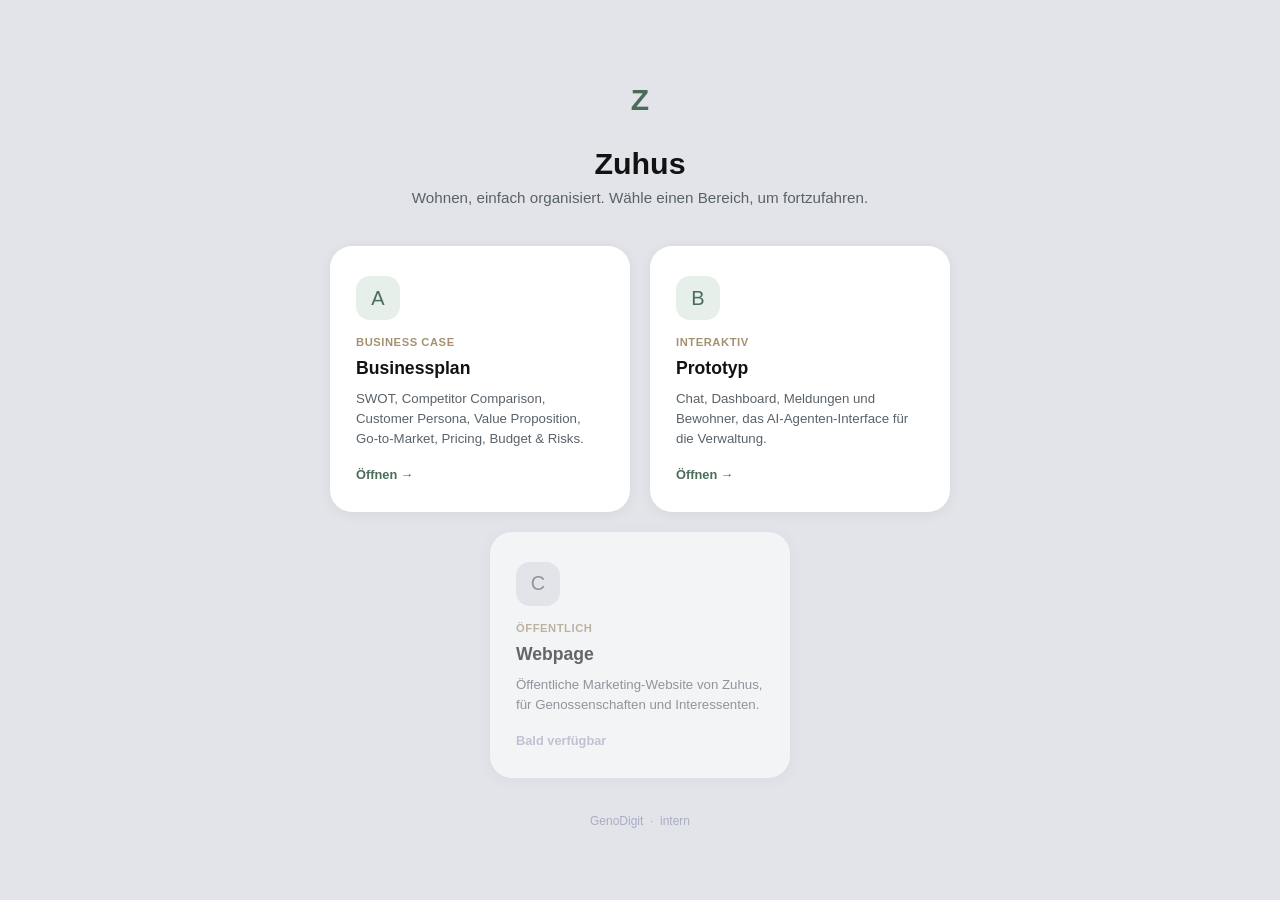
==== commit 2c1d8bba: "Add Webpage placeholder card (C) to landing page" ====
--- a/docs/index.html
+++ b/docs/index.html
@@ -34,6 +34,10 @@
     .card h2 { font-size: 1.1rem; font-weight: 600; }
     .card p { font-size: 0.83rem; color: #596269; line-height: 1.5; text-align: left; }
     .card .cta { margin-top: 8px; font-size: 0.8rem; font-weight: 600; color: #4c6c5a; display: flex; align-items: center; gap: 4px; }
+    .card.disabled { cursor: default; opacity: 0.6; }
+    .card.disabled:hover { transform: none; box-shadow: 0 2px 14px rgba(0,0,0,0.06); }
+    .card.disabled .icon { background: #e3e4ea; color: #596269; }
+    .card.disabled .cta { color: #a9adc2; }
     footer { margin-top: 36px; font-size: 0.75rem; color: #a9adc2; }
   </style>
 </head>
@@ -59,6 +63,14 @@
         <p>Chat, Dashboard, Meldungen und Bewohner, das AI-Agenten-Interface für die Verwaltung.</p>
         <span class="cta">Öffnen →</span>
       </a>
+
+      <div class="card disabled">
+        <div class="icon">C</div>
+        <div class="label">Öffentlich</div>
+        <h2>Webpage</h2>
+        <p>Öffentliche Marketing-Website von Zuhus, für Genossenschaften und Interessenten.</p>
+        <span class="cta">Bald verfügbar</span>
+      </div>
     </div>
 
     <footer>GenoDigit &nbsp;·&nbsp; intern</footer>
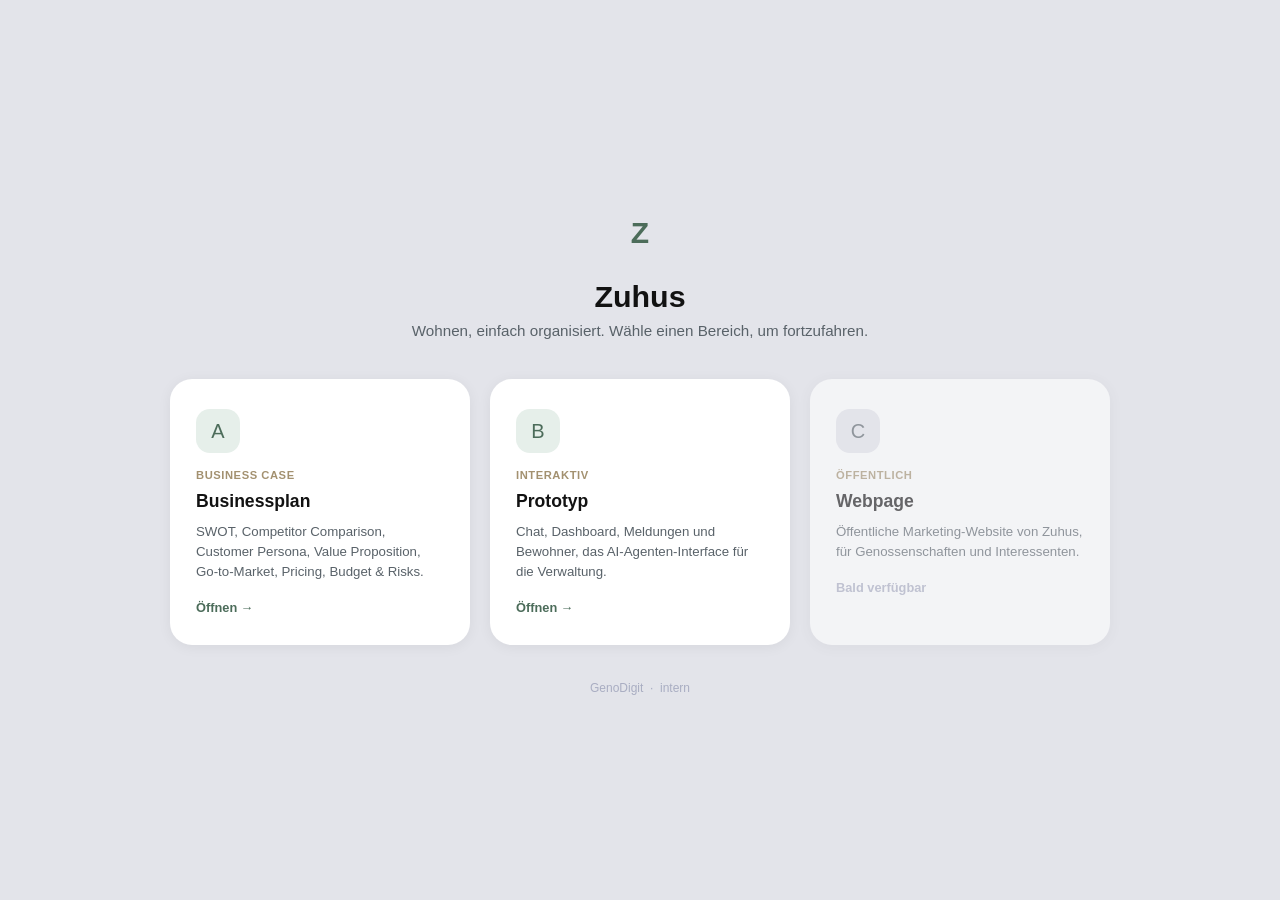
==== commit f1565988: "Widen layout so cards A, B, C sit in one horizontal row" ====
--- a/docs/index.html
+++ b/docs/index.html
@@ -15,13 +15,13 @@
       display: flex; align-items: center; justify-content: center;
       padding: 24px;
     }
-    .wrap { max-width: 720px; width: 100%; text-align: center; }
+    .wrap { max-width: 980px; width: 100%; text-align: center; }
     .logo { width: 56px; height: 56px; display: flex; align-items: center; justify-content: center; margin: 0 auto 18px; color: #4c6c5a; font-weight: 700; font-size: 30px; }
     h1 { font-size: 1.9rem; margin-bottom: 8px; }
     .sub { font-size: 0.95rem; color: #596269; margin-bottom: 40px; }
     .cards { display: flex; gap: 20px; flex-wrap: wrap; justify-content: center; }
     .card {
-      flex: 1; min-width: 240px; max-width: 300px;
+      flex: 1; min-width: 220px; max-width: 300px;
       background: white; border-radius: 22px; padding: 30px 26px;
       text-decoration: none; color: inherit;
       box-shadow: 0 2px 14px rgba(0,0,0,0.06);
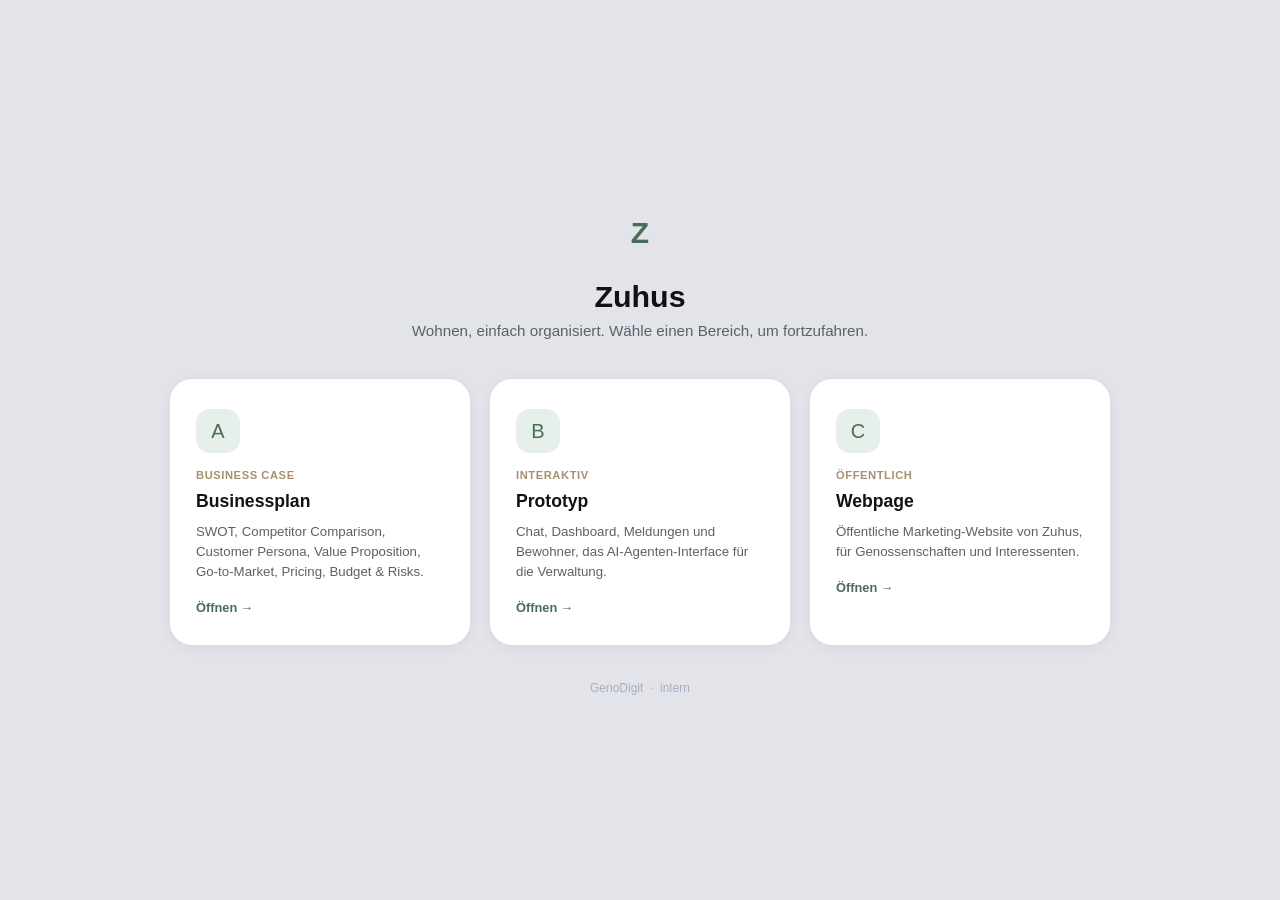
==== commit b150fcaf: "Add public marketing webpage (Apple-inspired) and activate landing card C" ====
--- a/docs/index.html
+++ b/docs/index.html
@@ -64,13 +64,13 @@
         <span class="cta">Öffnen →</span>
       </a>
 
-      <div class="card disabled">
+      <a class="card" href="webpage/">
         <div class="icon">C</div>
         <div class="label">Öffentlich</div>
         <h2>Webpage</h2>
         <p>Öffentliche Marketing-Website von Zuhus, für Genossenschaften und Interessenten.</p>
-        <span class="cta">Bald verfügbar</span>
-      </div>
+        <span class="cta">Öffnen →</span>
+      </a>
     </div>
 
     <footer>GenoDigit &nbsp;·&nbsp; intern</footer>
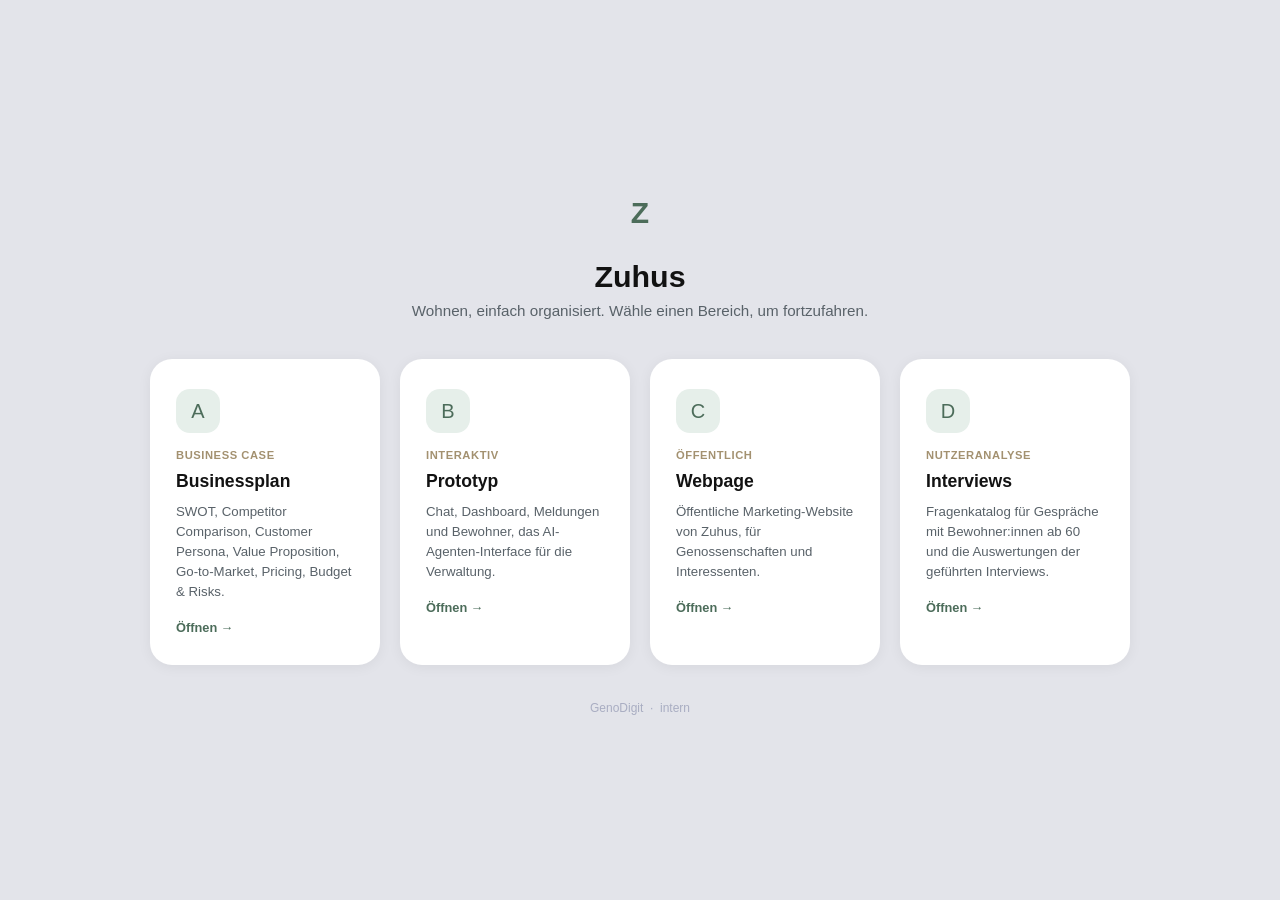
==== commit 25ac3a35: "Interviewauswertung GISA verlinken Startseite erhält eine Karte «Interviews», der Fragenkatalog verl" ====
--- a/docs/index.html
+++ b/docs/index.html
@@ -71,6 +71,14 @@
         <p>Öffentliche Marketing-Website von Zuhus, für Genossenschaften und Interessenten.</p>
         <span class="cta">Öffnen →</span>
       </a>
+
+      <a class="card" href="interview/">
+        <div class="icon">D</div>
+        <div class="label">Nutzeranalyse</div>
+        <h2>Interviews</h2>
+        <p>Fragenkatalog für Gespräche mit Bewohner:innen ab 60 und die Auswertungen der geführten Interviews.</p>
+        <span class="cta">Öffnen →</span>
+      </a>
     </div>
 
     <footer>GenoDigit &nbsp;·&nbsp; intern</footer>
